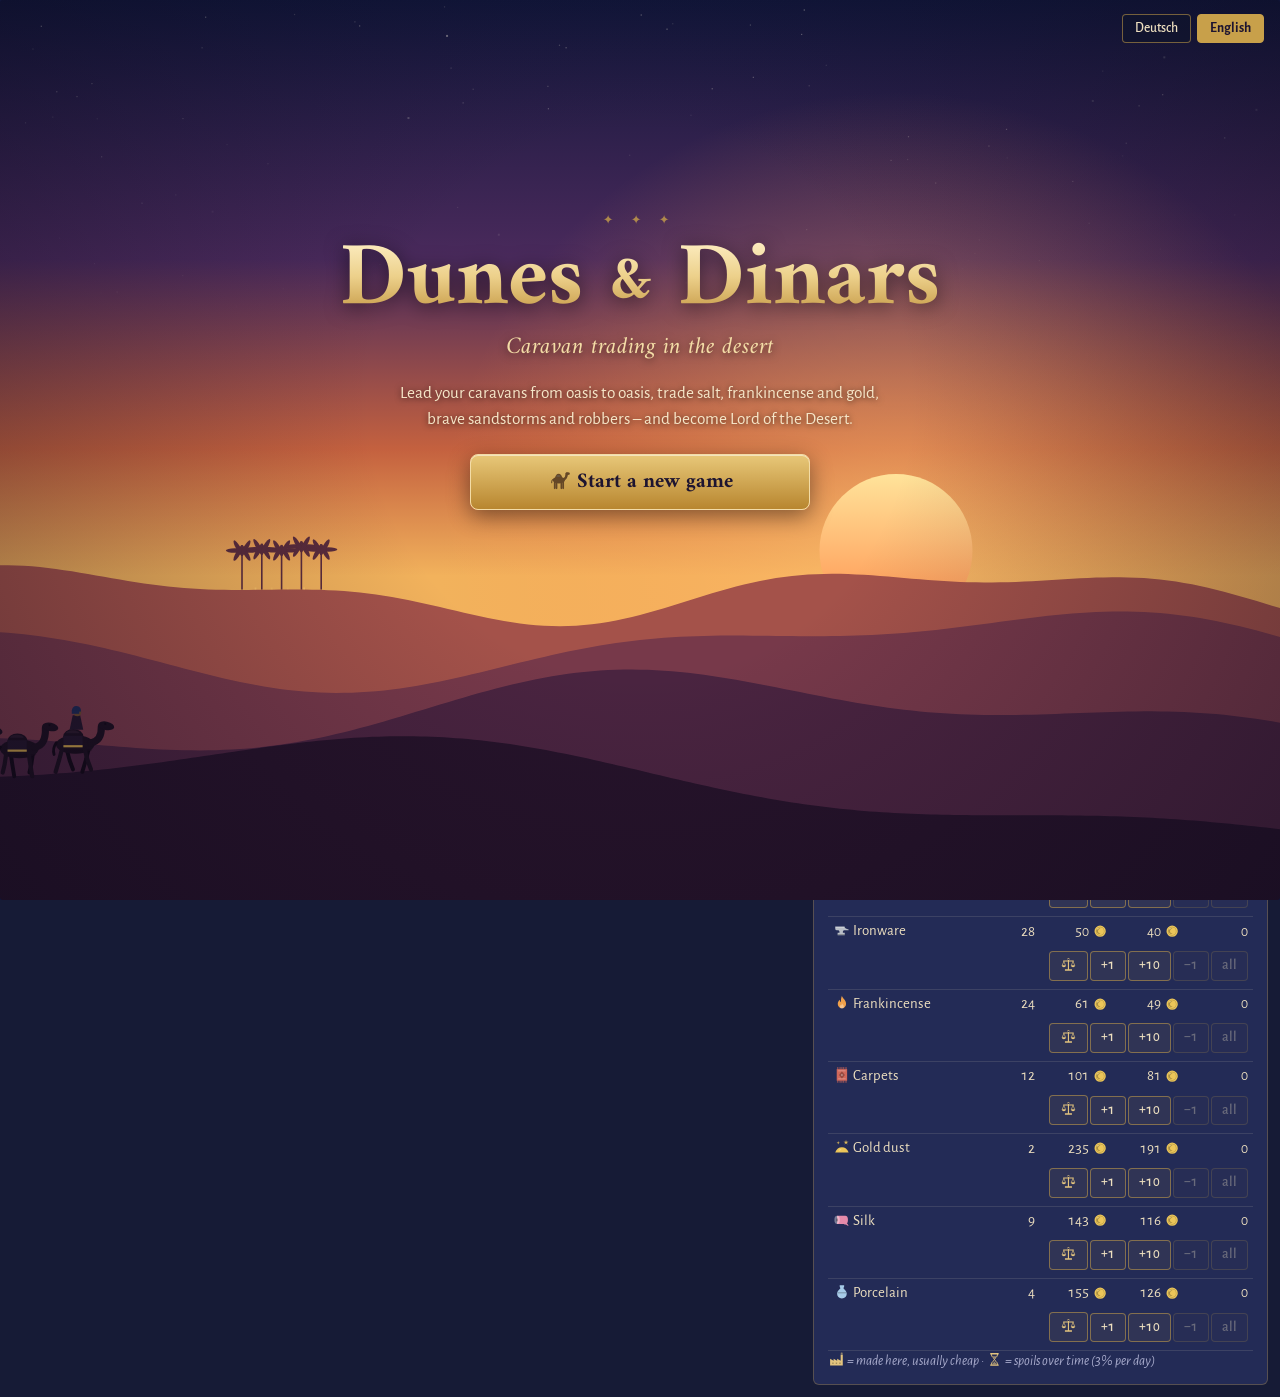
==== index.html @ a2520a43 "Add files via upload" ====
<!DOCTYPE html>
<html lang="de">
<head>
<meta charset="UTF-8">
<meta name="viewport" content="width=device-width, initial-scale=1">
<title>Dünen &amp; Dinare – Karawanenhandel in der Wüste</title>
<link rel="preconnect" href="https://fonts.googleapis.com">
<link rel="preconnect" href="https://fonts.gstatic.com" crossorigin>
<link rel="stylesheet" href="https://fonts.googleapis.com/css2?family=Alegreya+Sans:ital,wght@0,400;0,500;0,700;1,400&family=Amiri:ital,wght@0,400;0,700;1,700&display=swap">
<link rel="stylesheet" href="style.css">
<meta name="theme-color" content="#10142b">
</head>
<body>

<header>
  <h1>Dünen &amp; Dinare</h1>
  <div class="anzeige">
    <span class="kasten k-tag wert" id="anzeigeTag"></span>
    <span class="kasten k-uhr wert" id="anzeigeUhr"></span>
    <span class="kasten k-jahr" id="anzeigeJahreszeit"></span>
    <span class="kasten k-gold"><span class="wert" id="anzeigeGold"></span> 🪙</span>
    <span class="kasten k-rang" id="rangKasten">🏅 <span class="wert" id="anzeigeRang"></span></span>
    <span class="wert minus" id="anzeigeSchulden"></span>
  </div>
  <div class="knoepfe">
  <button id="btnStatistik">📊 Statistik</button>
  <button id="btnPause">⏸ Pause</button>
  <button data-tempo="0.5">0,5×</button>
  <button data-tempo="1">1×</button>
  <button data-tempo="1.5">1,5×</button>
  <button data-tempo="3">3×</button>
  <button data-tempo="5">5×</button>
  <button id="btnTon" title="Ton an/aus">🔊</button>
  <button id="btnMenue">☰ Menü</button>
  </div>
</header>

<div id="haupt">
  <div id="links">
    <div id="kartenRahmen">
      <canvas id="karte" width="1350" height="700"></canvas>
      <div class="zoomKnoepfe">
        <span id="zoomStufe"></span>
        <button id="btnZoomRein" title="Hineinzoomen" aria-label="Hineinzoomen">+</button>
        <button id="btnZoomRaus" title="Herauszoomen" aria-label="Herauszoomen">−</button>
        <button id="btnZoomGanz" title="Ganze Karte" aria-label="Ganze Karte zeigen">⤢</button>
      </div>
    </div>
    <button id="ticker" type="button"></button>
  </div>
  <div id="seite">
    <div id="panelTipp"></div>
    <nav id="reiter"></nav>
    <div class="box" id="panelOase"></div>
    <div class="box" id="panelKarawanen"></div>
    <div class="box" id="panelAuftraege"></div>
    <div class="box" id="panelZiele"></div>
    <div class="box" id="panelHaeuser"></div>
    <div class="box" id="logKasten"><h2 id="logTitel">Ereignisse</h2><div id="log"></div></div>
  </div>
</div>

<div id="startseite"><canvas id="startHimmel"></canvas><div class="start-inhalt" id="startInhalt"></div></div>
<div id="statistik"></div>
<div id="menue"></div>

<!-- Die Spiel-Logik, aufgeteilt nach Themen. Die Reihenfolge ist wichtig:
     spätere Dateien benutzen Dinge, die in früheren angelegt werden. -->
<script src="js/00-sprache.js"></script>
<script src="js/00-symbole.js"></script>
<script src="js/01-grunddaten.js"></script>
<script src="js/02-hilfsfunktionen.js"></script>
<script src="js/03-wirtschaft.js"></script>
<script src="js/04-spielstand.js"></script>
<script src="js/05-tageswechsel.js"></script>
<script src="js/06-zufallsereignisse.js"></script>
<script src="js/07-raeuber-auftraege.js"></script>
<script src="js/08-finanzen.js"></script>
<script src="js/09-lebendige-wueste.js"></script>
<script src="js/10-ziele-statistik.js"></script>
<script src="js/11-menue-einfuehrung.js"></script>
<script src="js/12-jahreszeiten-ton.js"></script>
<script src="js/13-kueste-diplomatie.js"></script>
<script src="js/14-bewegung.js"></script>
<script src="js/15-aktionen.js"></script>
<script src="js/16-gebaeude-routen.js"></script>
<script src="js/17-seitenleiste.js"></script>
<script src="js/18-karte.js"></script>
<script src="js/19-abenteuer.js"></script>
<script src="js/20-soeldner.js"></script>
<script src="js/21-steuerung.js"></script>
</body>
</html>
---- style.css ----
/* =====================================================================
   Aussehen: Indigo wie das Tuch der Tuareg, Messing wie ihre Beschläge.
   Alles aus Papier (Einführung, Menü, Statistik) ist Pergament.
   ===================================================================== */

:root {
  --nacht:     #161b36;   /* Seitenhintergrund */
  --tuch:      #232b56;   /* Kästen */
  --tuch-hell: #2c3566;   /* hervorgehobene Zeilen */
  --naht:      rgba(200,160,74,.32);   /* feine Messingrahmen */
  --messing:   #c8a04a;
  --messing-hell: #ecd08a;
  --sand:      #eee0c0;   /* Schrift auf Indigo */
  --gedaempft: #a7aacb;   /* Nebentext auf Indigo */
  --linie:     rgba(238,224,192,.12);
  --henna:     #ff9b84;   /* Warnungen auf Indigo (gut lesbar) */
  --gruen:     #a9d98f;
  --pergament: #f2e4c4;
  --tinte:     #2a2238;
  --akzent:    var(--messing);
  --schrift-titel: "Amiri", Georgia, serif;
  --schrift-text:  "Alegreya Sans", "Segoe UI", system-ui, sans-serif;
}

* { box-sizing: border-box; }

/* ---------- Eigene Symbole (statt Emojis) ---------- */
svg.sym { width: 1.2em; height: 1.2em; vertical-align: -0.24em; display: inline-block; color: var(--sym, #e3c47e); flex: none; }
.tipp svg.sym:not(.getoent), #menue svg.sym:not(.getoent), #statistik svg.sym:not(.getoent) { color: #8a6424; }
.tipp svg.getoent, #menue svg.getoent, #statistik svg.getoent { filter: brightness(.62) saturate(1.25); }
button.an svg.sym:not(.getoent) { color: #2a2238; }
button.an svg.getoent { filter: brightness(.5) saturate(1.4); }
body {
  margin: 0; background: var(--nacht); color: var(--sand);
  font-family: var(--schrift-text); font-size: 16px; line-height: 1.4;
  -webkit-font-smoothing: antialiased;
}
b, strong { font-weight: 700; color: #fff4dc; }

/* ---------- Kopfleiste ---------- */
header {
  position: relative;
  display: flex; flex-wrap: wrap; gap: 6px 18px; align-items: center;
  padding: 10px 16px 16px; background: #10142b;
}
/* Das Tuareg-Band: eine Reihe Messingdreiecke unter der Kopfleiste */
header::after {
  content: ''; position: absolute; left: 0; right: 0; bottom: 0; height: 7px;
  background:
    conic-gradient(from 135deg at 50% 0, var(--messing) 90deg, transparent 0) 0 0 / 14px 7px repeat-x;
  opacity: .8;
}
header h1 {
  font-family: var(--schrift-titel); font-weight: 700; font-size: 1.7rem; line-height: 1;
  margin: 0 6px 0 0; color: var(--messing-hell); letter-spacing: .01em;
}
header .anzeige { display: flex; flex-wrap: wrap; gap: 4px 16px; align-items: baseline; font-size: .95rem; }
header .anzeige > span { white-space: nowrap; }
/* Feste Kästchen: die Breite ändert sich nicht, wenn eine Zahl eine Stelle mehr bekommt */
header .kasten {
  display: inline-block; text-align: center; padding: 2px 8px;
  border: 1px solid var(--naht); border-radius: 5px; background: rgba(255,255,255,.04);
  font-variant-numeric: tabular-nums;
}
header .k-tag  { width: 6.4em; }
header .k-uhr  { width: 5.4em; }
header .k-jahr { width: 12.2em; }
header .k-gold { width: 7.6em; }
header .k-rang { min-width: 10em; }
/* Rang-Kästchen: Fortschritt bis zum nächsten Rang als Messing-Füllung im Hintergrund */
header .k-rang {
  --fortschritt: 0%;
  background: linear-gradient(to right, rgba(200,160,74,.38) 0 var(--fortschritt), rgba(255,255,255,.04) var(--fortschritt) 100%);
  transition: background .6s;
}
header .wert { font-weight: 700; color: #fff4dc; font-variant-numeric: tabular-nums; }
header .minus { color: var(--henna); }
header .knoepfe { display: flex; flex-wrap: wrap; gap: 6px; margin-left: auto; }

/* ---------- Aufteilung ---------- */
#haupt { display: flex; flex-wrap: wrap; gap: 12px; padding: 12px; align-items: flex-start; }
/* Linke Spalte: Karte und Ereignisse bleiben stehen, während rechts gescrollt wird */
#links {
  flex: 2 1 560px; min-width: 280px; position: sticky; top: 12px;
  max-height: calc(100vh - 24px); display: flex; flex-direction: column; gap: 10px;
}
#kartenRahmen { flex: none; position: relative; }
.zoomKnoepfe { position: absolute; right: 12px; bottom: 12px; display: flex; gap: 4px; align-items: center; }
.zoomKnoepfe button { width: 32px; height: 32px; padding: 0; font-size: 1.1rem; line-height: 1;
                      background: rgba(16,20,43,.82); border-color: var(--messing); }
#zoomStufe { color: var(--messing-hell); font-size: .85rem; font-weight: 700; margin-right: 4px;
             text-shadow: 0 1px 2px rgba(0,0,0,.8); }
#logKasten { display: flex; flex-direction: column; }
/* Eine Zeile unter der Karte: die neueste Meldung. Antippen öffnet den Ereignis-Reiter. */
#ticker {
  display: block; width: 100%; text-align: left; padding: 6px 10px; min-height: 2.2em;
  background: var(--tuch); border: 1px solid var(--naht); border-radius: 6px;
  white-space: nowrap; overflow: hidden; text-overflow: ellipsis; font-size: .92rem;
}
#ticker:empty { display: none; }

/* ---------- Reiter ---------- */
#reiter {
  display: flex; gap: 4px; position: sticky; top: 0; z-index: 5;
  padding: 5px; background: #10142b; border: 1px solid var(--naht); border-radius: 6px;
}
#reiter button {
  flex: 1 1 0; min-width: 0; position: relative; padding: 5px 2px 4px;
  display: flex; flex-direction: column; align-items: center; gap: 2px; line-height: 1;
}
#reiter .r-icon { font-size: 1.3rem; }
#reiter small { font-size: .72rem; max-width: 100%; overflow: hidden; text-overflow: ellipsis; white-space: nowrap; }
#reiter .punkt {
  position: absolute; top: 2px; right: 4px; min-width: 17px; padding: 2px 4px; border-radius: 9px;
  background: var(--henna); color: #161b36; font-size: .66rem; font-weight: 700;
}
.versteckt { display: none !important; }

/* Markt in schmaler Seitenleiste: Knöpfe in einer eigenen Zeile unter jeder Ware */
.markt-schmal { display: table !important; white-space: normal !important; width: 100%; }
.markt-schmal tr:not(.knopfzeile) td { border-bottom: none; }
.knopfzeile td { text-align: right !important; padding-bottom: 8px; }

#menue .untertitel { margin: 0 0 12px; font-style: italic; opacity: .75; }

.produktion { margin: 0 0 8px; font-size: .92rem; }
.prod-ware { display: inline-block; margin: 2px 2px 0 0; padding: 1px 8px; border-radius: 10px;
             background: rgba(169,217,143,.12); border: 1px solid rgba(169,217,143,.35); white-space: nowrap; }
tr.hergestellt > td:first-child { color: var(--gruen); }
.prod-marke { font-size: .85em; }
.waehrung { font-size: .8em; margin-left: 2px; }

/* Söldner-Angebote im Räuberlager-Fenster */
.truppe { display: flex; justify-content: space-between; align-items: center; gap: 10px;
          padding: 9px 0; border-bottom: 1px solid rgba(42,34,56,.14); }
.truppe.gesperrt { opacity: .55; }
.truppe > div:last-child { white-space: nowrap; }

/* Schieber für eine frei gewählte Menge */
.schieberzeile td { background: var(--tuch-hell); border-radius: 6px; padding: 8px 10px !important; }
.schieber { display: flex; align-items: center; gap: 6px; }
/* Der Regler: links von der Null rot (verkaufen), rechts grün (kaufen), dazwischen ein Strich */
.schieber input[type=range] {
  flex: 1; min-width: 0; height: 30px; margin: 0; background: transparent;
  -webkit-appearance: none; appearance: none; cursor: pointer;
  --spur: linear-gradient(to right,
            rgba(255,155,132,.6) 0 calc(var(--null) - 1.5px), #10142b calc(var(--null) - 1.5px) calc(var(--null) + 1.5px),
            rgba(169,217,143,.6) calc(var(--null) + 1.5px) 100%);
}
.schieber input[type=range]::-webkit-slider-runnable-track { height: 8px; border-radius: 4px; background: var(--spur); }
.schieber input[type=range]::-moz-range-track { height: 8px; border-radius: 4px; background: var(--spur); }
.schieber input[type=range]::-webkit-slider-thumb {
  -webkit-appearance: none; width: 24px; height: 24px; margin-top: -8px; border-radius: 50%;
  background: var(--messing-hell); border: 2px solid #10142b; box-shadow: 0 1px 3px rgba(0,0,0,.5);
}
.schieber input[type=range]::-moz-range-thumb {
  width: 22px; height: 22px; border-radius: 50%; background: var(--messing-hell); border: 2px solid #10142b;
}
.s-verk { color: var(--henna) !important; }
.s-kauf { color: var(--gruen) !important; }
.schieber button { padding: 2px 9px; font-size: 1.1rem; line-height: 1.2; }
.s-grenze { font-size: .8rem; color: var(--gedaempft); min-width: 2.4em; text-align: center; font-variant-numeric: tabular-nums; }
.schieber-fuss { display: flex; flex-wrap: wrap; justify-content: space-between; align-items: center; gap: 6px; margin-top: 6px; font-size: .92rem; }
.schieber-fuss > span:last-child { white-space: nowrap; margin-left: auto; }

/* ---------- Reiter innerhalb der Oase ---------- */
.oasen-kopf { display: flex; align-items: center; justify-content: space-between; gap: 8px; }
.oasen-kopf h2 { margin-bottom: 4px !important; }
.wasser-pille { font-size: .85rem; font-weight: 700; padding: 2px 8px; border-radius: 10px;
                background: rgba(255,255,255,.06); border: 1px solid var(--naht); white-space: nowrap; }
.oasen-reiter { display: flex; flex-wrap: wrap; gap: 5px; margin: 10px 0 10px; padding-bottom: 10px;
                border-bottom: 1px solid var(--linie); }
.oasen-reiter button { padding: 5px 10px; border-radius: 16px; font-size: .9rem; }
.oasen-reiter .zahl { display: inline-block; min-width: 18px; padding: 1px 5px; margin-left: 2px; border-radius: 9px;
                      background: var(--henna); color: #161b36; font-size: .72rem; font-weight: 700; text-align: center; }
.oasen-inhalt h3 { font-size: 1rem; margin: 0 0 6px; color: var(--messing-hell); }
@media (max-width: 600px) {
  .oasen-reiter { gap: 4px; }
  .oasen-reiter button { padding: 5px 8px; font-size: .82rem; }
}
#kartenRahmen { padding: 5px; background: #10142b; border: 1px solid var(--messing); border-radius: 6px; }
#logKasten h2 { font-size: 1.15rem; margin-bottom: 4px; }
canvas { width: 100%; height: auto; display: block; border-radius: 3px; touch-action: manipulation; cursor: pointer; }
#seite { flex: 1 1 340px; display: flex; flex-direction: column; gap: 10px; min-width: 280px; }

/* ---------- Kästen in der Seitenleiste ---------- */
.box { background: var(--tuch); border: 1px solid var(--naht); border-radius: 6px; padding: 12px 14px; }
#panelOase { border-top: 3px solid var(--messing); }   /* der wichtigste Kasten */
.box h2, #panelOase h2 {
  font-family: var(--schrift-titel); font-weight: 700; font-size: 1.35rem; line-height: 1.15;
  margin: 0 0 8px; color: var(--messing-hell);
}
.info { font-size: .95rem; margin-bottom: 5px; }
.hinweis { font-size: .88rem; font-style: italic; color: var(--gedaempft); }
.warnung { color: var(--henna); font-weight: 700; font-size: .93rem; }

table { width: 100%; border-collapse: collapse; font-size: .93rem; margin-top: 6px; font-variant-numeric: tabular-nums; }
th { font-weight: 500; color: var(--gedaempft); font-size: .82rem; }
th, td { padding: 4px 5px; text-align: right; border-bottom: 1px solid var(--linie); }
th:first-child, td:first-child { text-align: left; white-space: nowrap; }
tbody tr:hover td, table tr:hover td { background: rgba(255,255,255,.025); }

/* ---------- Knöpfe ---------- */
button {
  font: inherit; font-size: .88rem; font-weight: 500; cursor: pointer;
  color: var(--sand); background: rgba(200,160,74,.08);
  border: 1px solid rgba(200,160,74,.55); border-radius: 4px; padding: 4px 10px;
  transition: background .12s, border-color .12s;
}
button:hover:not(:disabled) { background: rgba(200,160,74,.22); border-color: var(--messing); }
button:active:not(:disabled) { transform: translateY(1px); }
button:disabled { opacity: .35; cursor: default; }
button.an { background: var(--messing); border-color: var(--messing); color: #161b36; font-weight: 700; }
button.gemerkt { border-color: var(--messing); color: var(--messing-hell); box-shadow: inset 0 0 0 1px var(--messing); }
button.an:hover:not(:disabled) { background: var(--messing-hell); border-color: var(--messing-hell); color: #161b36; }
button:focus-visible, summary:focus-visible { outline: 2px solid var(--messing-hell); outline-offset: 2px; }
header button { background: transparent; }

.karawanenZeile { display: block; width: 100%; text-align: left; margin-bottom: 5px; padding: 6px 10px; }

.bar { height: 7px; background: rgba(255,255,255,.08); border-radius: 4px; overflow: hidden; margin-bottom: 6px; }
.bar > div { height: 100%; border-radius: 4px; }

/* ---------- Aufklappbare Bereiche ---------- */
details { border-top: 1px solid var(--linie); padding: 5px 0; }
summary {
  cursor: pointer; font-weight: 700; padding: 5px 0; list-style: none;
  display: flex; align-items: center; gap: 6px; color: #fff4dc;
}
summary::-webkit-details-marker { display: none; }
summary::before {
  content: ''; width: 0; height: 0; flex: none;
  border-left: 6px solid var(--messing); border-top: 4.5px solid transparent; border-bottom: 4.5px solid transparent;
  transition: transform .15s;
}
details[open] > summary::before { transform: rotate(90deg); }

.station { border: 1px solid var(--linie); border-radius: 5px; padding: 6px 8px; margin: 5px 0; font-size: .9rem; }
.station.aktuell { border-color: var(--messing); background: rgba(200,160,74,.08); }
.station button { margin: 2px 0; }
.st-kopf { display: flex; align-items: center; justify-content: space-between; gap: 6px; margin-bottom: 4px; }
.st-zeile { display: flex; flex-wrap: wrap; align-items: center; gap: 5px; margin: 3px 0; }
.st-unter { padding-left: 12px; }
.st-titel { font-weight: 700; color: var(--messing-hell); min-width: 5.5em; }
.station select { background: var(--tuch-hell); color: var(--sand); border: 1px solid var(--naht); border-radius: 4px;
                  padding: 4px 6px; font: inherit; font-size: .88rem; max-width: 100%; }
.station select:focus { outline: 2px solid var(--messing); outline-offset: 1px; }

.punkt { display: inline-block; width: 10px; height: 10px; border-radius: 50%; margin-right: 6px; vertical-align: middle; }

/* ---------- Ereignisse ---------- */
#log { font-size: .9rem; }
#log div { padding: 3px 0; border-bottom: 1px solid var(--linie); }
#log .schlecht, #ticker .schlecht { color: var(--henna); }
#log .gut, #ticker .gut { color: var(--gruen); }

/* ---------- Pergament: Einführung, Menü, Statistik ---------- */
.tipp, #menue .fenster, #statistik .fenster {
  background: var(--pergament); color: var(--tinte);
  background-image: radial-gradient(ellipse at 50% 40%, rgba(255,255,255,.35), transparent 70%);
  box-shadow: inset 0 0 40px rgba(140,100,40,.18);
}
.tipp b, #menue b, #statistik b { color: inherit; }
.tipp .hinweis, #menue .hinweis, #statistik .hinweis { color: #6b5a48; }
.tipp button, #menue button, #statistik button { color: var(--tinte); background: transparent; border-color: rgba(42,34,56,.45); }
.tipp button:hover:not(:disabled), #menue button:hover:not(:disabled), #statistik button:hover:not(:disabled) { background: rgba(40,52,99,.1); border-color: #283463; }
.tipp button.an, #menue button.an, #menue button.gross { background: #283463; border-color: #283463; color: var(--sand); }
#menue summary, #statistik summary, .tipp summary { color: var(--tinte); }
#menue summary::before, #statistik summary::before { border-left-color: #8a6a2a; }
#menue th, #statistik th { color: #6b5a48; }
#menue th, #menue td, #statistik th, #statistik td { border-bottom-color: rgba(42,34,56,.14); }

.tipp { border: 1px solid var(--messing); border-radius: 6px; padding: 12px 14px; font-size: .95rem; }
.tipp-kopf { font-family: var(--schrift-titel); font-weight: 700; font-size: 1.15rem; margin-bottom: 4px; color: #6e4d16; }
#panelTipp:empty { display: none; }

#menue { position: fixed; inset: 0; background: rgba(12,14,30,.8); display: none; z-index: 20; overflow-y: auto; padding: 24px 16px; }
#menue.offen { display: block; }
#menue .fenster { max-width: 580px; margin: 0 auto; border-radius: 6px; padding: 22px 24px; border: 1px solid var(--messing); }
#menue h2 { font-family: var(--schrift-titel); font-size: 2.1rem; line-height: 1.1; margin: 0 0 4px; color: #3a2a12; }
.sprachwahl { display: flex; justify-content: flex-end; gap: 6px; margin: -6px 0 6px; }
.sprachwahl button { font-size: .85rem; padding: 3px 12px; }
#menue h3 { font-family: var(--schrift-titel); font-size: 1.25rem; margin: 18px 0 6px; color: #3a2a12; }
.slot { border: 1px solid rgba(42,34,56,.2); border-radius: 5px; padding: 8px 10px; margin: 5px 0; font-size: .95rem; }
.slot.aktuell { border-color: #283463; background: rgba(40,52,99,.06); }
button.gross { display: block; width: 100%; font-family: var(--schrift-titel); font-size: 1.2rem; font-weight: 700; padding: 9px; margin: 8px 0; }
#menue button.gross:hover:not(:disabled) { background: #33407a; }
.tipp button.an:hover:not(:disabled), #menue button.an:hover:not(:disabled) { background: #33407a; color: var(--sand); }

#statistik { position: fixed; inset: 0; background: rgba(12,14,30,.7); display: none; z-index: 10; overflow-y: auto; padding: 24px 16px; }
#statistik.offen { display: block; }
#statistik .fenster { max-width: 780px; margin: 0 auto; border-radius: 6px; padding: 18px 22px; border: 1px solid var(--messing); }
#statistik h2 { font-family: var(--schrift-titel); font-size: 1.7rem; color: #3a2a12; }
#statistik h3 { font-family: var(--schrift-titel); font-size: 1.2rem; margin: 18px 0 4px; color: #3a2a12; }
.diagramm { position: relative; }
.legende { display: flex; flex-wrap: wrap; gap: 4px 14px; font-size: .9rem; margin: 4px 0; }
.tooltip { position: absolute; display: none; pointer-events: none; background: #fffaf0; color: var(--tinte); border: 1px solid #d8c8a8;
           border-radius: 5px; padding: 6px 8px; font-size: .85rem; box-shadow: 0 2px 8px rgba(0,0,0,.15); white-space: nowrap; }

/* ---------- Handy ---------- */
@media (max-width: 600px) {
  header { padding: 8px 10px 14px; gap: 6px 12px; }
  header h1 { font-size: 1.35rem; }
  header .knoepfe { margin-left: 0; }
  #haupt { padding: 8px; gap: 8px; }
  /* Auf dem Handy: Karte oben, Seitenleiste in der Mitte, Ereignisse ganz unten */
  #links { display: contents; }
  #kartenRahmen, #ticker, #seite { flex: 1 1 100%; }
  /* Kopfleiste kompakt: Titel weg, Knöpfe nur als Symbol, alles in einer Zeile */
  header h1 { display: none; }
  header .anzeige { gap: 4px; font-size: .84rem; }
  header .kasten { padding: 2px 4px; }
  header .k-tag { width: 5.6em; } header .k-uhr { width: 4.9em; } header .k-gold { width: 6.9em; }
  header .k-jahr { width: auto; min-width: 9em; } header .k-rang { min-width: 0; }
  header .knoepfe { width: 100%; gap: 4px; flex-wrap: nowrap; }
  header .knoepfe button { flex: 1 1 auto; padding: 5px 4px; }
  header .txt { display: none; }
  #reiter { gap: 3px; padding: 4px; }
  #reiter button { flex: 1 1 auto; padding: 4px 2px 3px; }
  #reiter .r-icon { font-size: 1.15rem; }
  #reiter small { font-size: .64rem; }
  #kartenRahmen { padding: 3px; }
  .zoomKnoepfe { right: 8px; bottom: 8px; }
  .zoomKnoepfe button { width: 28px; height: 28px; font-size: 1rem; }
  .box { padding: 10px 12px; }
  .box table, #statistik table { display: block; overflow-x: auto; white-space: nowrap; }
  td button, .station button { padding: 5px 9px; }
  #statistik, #menue { padding: 8px; }
  #menue .fenster { padding: 16px; }
}

@media (prefers-reduced-motion: reduce) {
  * { transition: none !important; }
}

/* ---------- Startseite ---------- */
#startseite { position: fixed; inset: 0; z-index: 40; display: none; background: #11163a; overflow: hidden; }
#startseite.offen { display: block; }
#startHimmel { position: absolute; inset: 0; width: 100%; height: 100%; display: block; }
.start-inhalt { position: relative; height: 100%; display: flex; flex-direction: column; padding: 14px 16px; overflow-y: auto; }
.start-sprache { display: flex; justify-content: flex-end; gap: 6px; }
.start-sprache button { background: rgba(16,20,43,.55); font-size: .85rem; padding: 4px 12px; }
.start-sprache button.an, .start-sprache button.an:hover { background: var(--messing); border-color: var(--messing); color: #1d1430; }
.start-mitte { margin: auto; max-width: 640px; text-align: center; padding: 3vh 0 26vh; animation: startEin 1.6s ease-out both; }
@keyframes startEin { from { opacity: 0; transform: translateY(12px); } to { opacity: 1; transform: none; } }
.start-zier { color: var(--messing); letter-spacing: .6em; font-size: .8rem; opacity: .8; margin-bottom: 6px; }
.start-titel {
  font-family: var(--schrift-titel); font-weight: 700; margin: 0; line-height: 1.02;
  font-size: clamp(2.7rem, 10vw, 5.6rem);
  background: linear-gradient(180deg, #fff1c9 0%, #ecd08a 45%, #b8862f 100%);
  -webkit-background-clip: text; background-clip: text; color: transparent;
  filter: drop-shadow(0 3px 10px rgba(0,0,0,.55));
}
.start-titel span { font-size: .7em; vertical-align: .08em; }
.start-unter { font-family: var(--schrift-titel); font-style: italic; color: #f3dca6; font-size: clamp(1.05rem, 3.6vw, 1.5rem); margin-top: 4px;
               text-shadow: 0 2px 8px rgba(0,0,0,.6); }
.start-text { color: #f5e6c8; max-width: 30em; margin: 16px auto 22px; line-height: 1.5; text-shadow: 0 1px 6px rgba(0,0,0,.75); font-size: clamp(.95rem, 2.8vw, 1.08rem); }
.start-knoepfe { display: flex; flex-direction: column; align-items: center; gap: 10px; }
.start-haupt {
  min-width: min(340px, 90vw); padding: 12px 22px; font-family: var(--schrift-titel); font-size: 1.3rem; font-weight: 700;
  background: linear-gradient(180deg, #e8c879, #b8862f); color: #1d1430; border: 1px solid #f3dca6; border-radius: 8px;
  box-shadow: 0 6px 22px rgba(0,0,0,.45), inset 0 1px 0 rgba(255,255,255,.5);
}
.start-haupt:hover:not(:disabled) { background: linear-gradient(180deg, #f3d792, #c99637); color: #1d1430; }
.start-haupt small { display: block; font-family: var(--schrift-text); font-size: .78rem; font-weight: 500; opacity: .85; margin-top: 2px; }
.start-haupt svg.sym { color: #1d1430; }
.start-haupt svg.getoent { filter: brightness(.45) saturate(1.3); }
.start-neben { background: rgba(16,20,43,.6); border-color: var(--messing); color: var(--messing-hell); padding: 8px 18px; }
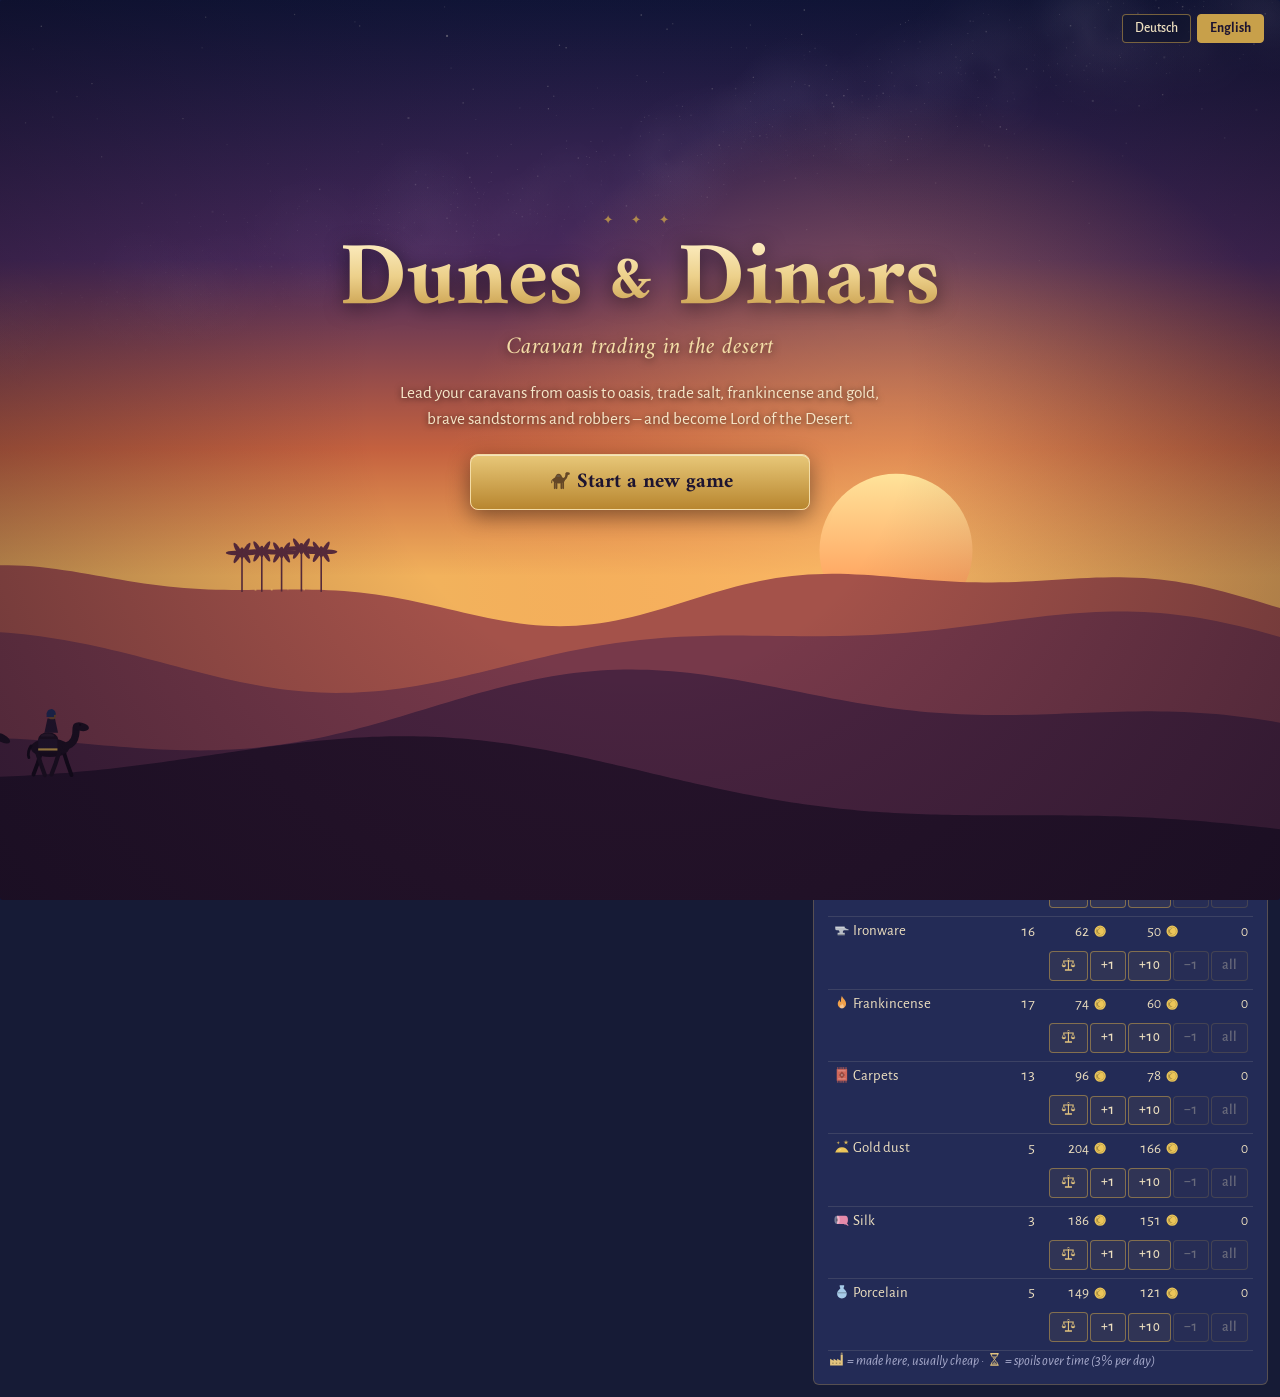
==== commit c0d6b664: "Add files via upload" ====
--- a/index.html
+++ b/index.html
@@ -88,6 +88,7 @@
 <script src="js/18-karte.js"></script>
 <script src="js/19-abenteuer.js"></script>
 <script src="js/20-soeldner.js"></script>
-<script src="js/21-steuerung.js"></script>
+<script src="js/22-pluenderer.js"></script>
+<script src="js/21-steuerung.js"></script>   <!-- startet das Spiel, darum als Letztes -->
 </body>
 </html>
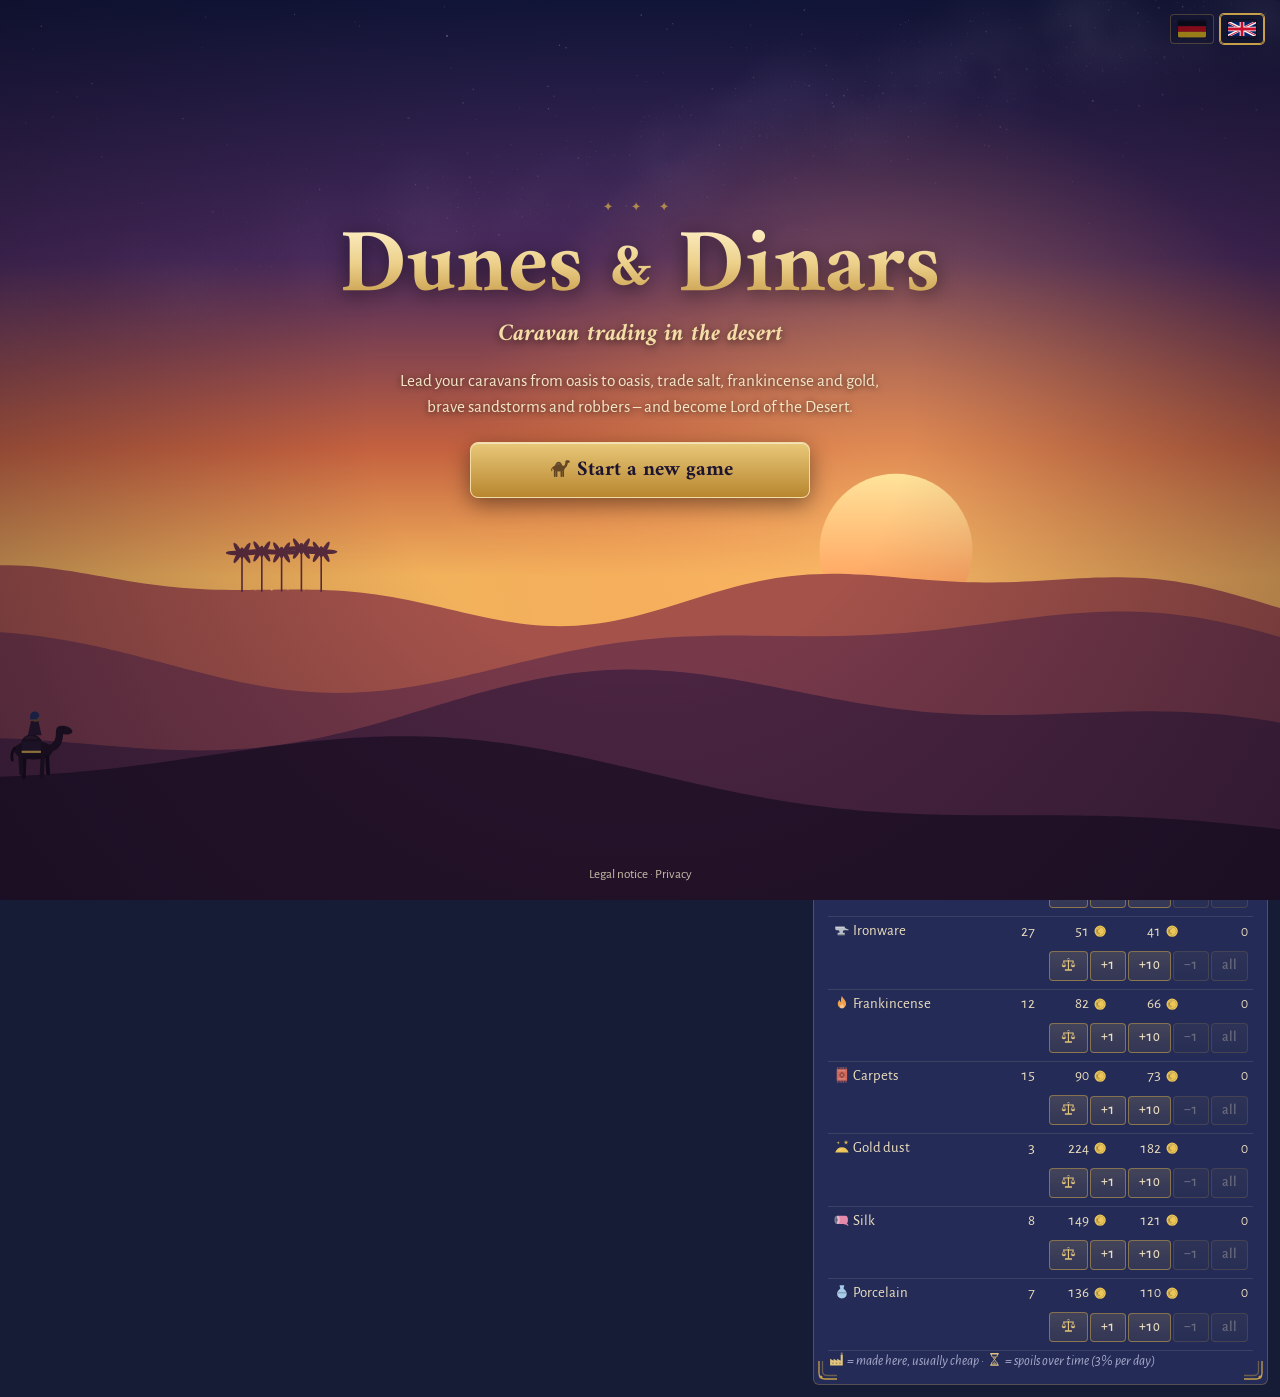
==== commit 820ae038: "Add files via upload" ====
--- a/index.html
+++ b/index.html
@@ -4,9 +4,7 @@
 <meta charset="UTF-8">
 <meta name="viewport" content="width=device-width, initial-scale=1">
 <title>Dünen &amp; Dinare – Karawanenhandel in der Wüste</title>
-<link rel="preconnect" href="https://fonts.googleapis.com">
-<link rel="preconnect" href="https://fonts.gstatic.com" crossorigin>
-<link rel="stylesheet" href="https://fonts.googleapis.com/css2?family=Alegreya+Sans:ital,wght@0,400;0,500;0,700;1,400&family=Amiri:ital,wght@0,400;0,700;1,700&display=swap">
+<!-- Schriften liegen im Ordner fonts/ (siehe style.css) – keine Verbindung zu Google -->
 <link rel="stylesheet" href="style.css">
 <meta name="theme-color" content="#10142b">
 </head>
@@ -30,6 +28,8 @@
   <button data-tempo="1.5">1,5×</button>
   <button data-tempo="3">3×</button>
   <button data-tempo="5">5×</button>
+  <button id="btnSprache" class="flaggen-knopf"></button>
+  <button id="btnMusik" title="Musik an/aus">🎵</button>
   <button id="btnTon" title="Ton an/aus">🔊</button>
   <button id="btnMenue">☰ Menü</button>
   </div>
@@ -89,6 +89,10 @@
 <script src="js/19-abenteuer.js"></script>
 <script src="js/20-soeldner.js"></script>
 <script src="js/22-pluenderer.js"></script>
+<script src="js/23-errungenschaften.js"></script>
+<script src="js/24-sieg.js"></script>
+<script src="js/25-musik.js"></script>
+<script src="js/26-effekte.js"></script>
 <script src="js/21-steuerung.js"></script>   <!-- startet das Spiel, darum als Letztes -->
 </body>
 </html>
--- a/style.css
+++ b/style.css
@@ -1,3 +1,12 @@
+/* Schriften – lokal eingebunden (Lizenz: SIL Open Font License, siehe fonts/OFL-*.txt) */
+@font-face { font-family: 'Alegreya Sans'; font-style: normal; font-weight: 400; font-display: swap; src: url('fonts/AlegreyaSans-Regular.woff') format('woff'); }
+@font-face { font-family: 'Alegreya Sans'; font-style: italic; font-weight: 400; font-display: swap; src: url('fonts/AlegreyaSans-Italic.woff') format('woff'); }
+@font-face { font-family: 'Alegreya Sans'; font-style: normal; font-weight: 500; font-display: swap; src: url('fonts/AlegreyaSans-Medium.woff') format('woff'); }
+@font-face { font-family: 'Alegreya Sans'; font-style: normal; font-weight: 700; font-display: swap; src: url('fonts/AlegreyaSans-Bold.woff') format('woff'); }
+@font-face { font-family: 'Amiri'; font-style: normal; font-weight: 400; font-display: swap; src: url('fonts/Amiri-Regular.woff') format('woff'); }
+@font-face { font-family: 'Amiri'; font-style: normal; font-weight: 700; font-display: swap; src: url('fonts/Amiri-Bold.woff') format('woff'); }
+@font-face { font-family: 'Amiri'; font-style: italic; font-weight: 700; font-display: swap; src: url('fonts/Amiri-BoldItalic.woff') format('woff'); }
+
 /* =====================================================================
    Aussehen: Indigo wie das Tuch der Tuareg, Messing wie ihre Beschläge.
    Alles aus Papier (Einführung, Menü, Statistik) ist Pergament.
@@ -366,3 +375,84 @@
 .start-haupt svg.sym { color: #1d1430; }
 .start-haupt svg.getoent { filter: brightness(.45) saturate(1.3); }
 .start-neben { background: rgba(16,20,43,.6); border-color: var(--messing); color: var(--messing-hell); padding: 8px 18px; }
+
+/* Impressum/Datenschutz-Links */
+.start-rechtliches { text-align: center; font-size: .82rem; padding: 6px 0 2px; color: rgba(245,230,200,.7); }
+.start-rechtliches a { color: rgba(245,230,200,.8); text-decoration: none; }
+.start-rechtliches a:hover { color: var(--messing-hell); text-decoration: underline; }
+.menue-rechtliches { text-align: center; font-size: .85rem; margin-top: 10px; }
+.menue-rechtliches a { color: #6b5a48; }
+.alle-staende { margin: 8px 0 2px; }
+.alle-staende button { margin: 2px 4px 2px 0; }
+
+/* Flaggen-Knöpfe für die Sprache */
+.flagge { display: block; width: 28px; height: 18px; border-radius: 2px; box-shadow: 0 0 0 1px rgba(0,0,0,.35); }
+button.flaggen-knopf { padding: 5px 7px; line-height: 0; opacity: .55; }
+button.flaggen-knopf.an, button.flaggen-knopf:hover { opacity: 1; }
+#btnSprache { opacity: 1; padding: 6px 8px; }
+#btnSprache .flagge { width: 24px; height: 15px; }
+.start-sprache button.flaggen-knopf.an { background: rgba(16,20,43,.55); border-color: var(--messing); box-shadow: 0 0 0 1px var(--messing); }
+.sprachwahl button.flaggen-knopf.an { background: rgba(40,52,99,.12); border-color: #283463; }
+
+#btnMusik.aus { opacity: .45; }
+
+.einstellung { display: flex; align-items: center; gap: 10px; margin: 6px 0; }
+.einstellung label { min-width: 8.5em; }
+.einstellung input[type=range] { flex: 1; accent-color: #b0872d; }
+.einstellung button { min-width: 3.5em; }
+
+/* ===================== Verschönerungen (Oberfläche) ===================== */
+/* Messing-Eckverzierungen an den Kästen der Seitenleiste */
+.box { background: url("data:image/svg+xml;utf8,%3Csvg xmlns='http://www.w3.org/2000/svg' width='22' height='22'%3E%3Cg transform='rotate(0 11 11)' fill='none' stroke='%23c8a04a' stroke-width='1.3'%3E%3Cpath d='M2 20V8Q2 2 8 2H20'/%3E%3Cpath d='M5.5 20V10Q5.5 5.5 10 5.5H20' stroke-opacity='.45'/%3E%3C/g%3E%3Ccircle cx='4' cy='4' r='1.6' fill='%23c8a04a'/%3E%3C/svg%3E") left 3px top 3px no-repeat, url("data:image/svg+xml;utf8,%3Csvg xmlns='http://www.w3.org/2000/svg' width='22' height='22'%3E%3Cg transform='rotate(90 11 11)' fill='none' stroke='%23c8a04a' stroke-width='1.3'%3E%3Cpath d='M2 20V8Q2 2 8 2H20'/%3E%3Cpath d='M5.5 20V10Q5.5 5.5 10 5.5H20' stroke-opacity='.45'/%3E%3C/g%3E%3Ccircle cx='18' cy='4' r='1.6' fill='%23c8a04a'/%3E%3C/svg%3E") right 3px top 3px no-repeat, url("data:image/svg+xml;utf8,%3Csvg xmlns='http://www.w3.org/2000/svg' width='22' height='22'%3E%3Cg transform='rotate(270 11 11)' fill='none' stroke='%23c8a04a' stroke-width='1.3'%3E%3Cpath d='M2 20V8Q2 2 8 2H20'/%3E%3Cpath d='M5.5 20V10Q5.5 5.5 10 5.5H20' stroke-opacity='.45'/%3E%3C/g%3E%3Ccircle cx='4' cy='18' r='1.6' fill='%23c8a04a'/%3E%3C/svg%3E") left 3px bottom 3px no-repeat, url("data:image/svg+xml;utf8,%3Csvg xmlns='http://www.w3.org/2000/svg' width='22' height='22'%3E%3Cg transform='rotate(180 11 11)' fill='none' stroke='%23c8a04a' stroke-width='1.3'%3E%3Cpath d='M2 20V8Q2 2 8 2H20'/%3E%3Cpath d='M5.5 20V10Q5.5 5.5 10 5.5H20' stroke-opacity='.45'/%3E%3C/g%3E%3Ccircle cx='18' cy='18' r='1.6' fill='%23c8a04a'/%3E%3C/svg%3E") right 3px bottom 3px no-repeat, var(--tuch); }
+/* Knöpfe mit leichtem Messing-Schimmer */
+button { background-image: linear-gradient(180deg, rgba(236,208,138,.10), rgba(200,160,74,.02)); }
+button.an { background-image: linear-gradient(180deg, #f0d593, #c8a04a 60%, #b48a36); box-shadow: inset 0 1px 0 rgba(255,255,255,.35), 0 1px 3px rgba(0,0,0,.35); }
+#reiter button.an { box-shadow: 0 0 0 1px var(--messing-hell), 0 0 14px rgba(236,208,138,.35); }
+header h1 { background: linear-gradient(180deg, #fff1c9 0%, #ecd08a 45%, #b8862f 100%); -webkit-background-clip: text; background-clip: text; color: transparent; }
+/* Pergament-Fenster: feine doppelte Zierlinie innen */
+#menue .fenster, #statistik .fenster { outline: 1px solid rgba(140,100,40,.45); outline-offset: -8px; }
+.erfolge-knopf { width: 100%; margin: 4px 0 2px; font-weight: 700; }
+
+/* Einblendung „Errungenschaft freigeschaltet“ */
+#erfolgToast {
+  position: fixed; left: 50%; top: 14px; z-index: 90; display: flex; gap: 12px; align-items: center;
+  min-width: min(92vw, 340px); max-width: 92vw; padding: 10px 16px 10px 12px;
+  background: linear-gradient(180deg, #232a52, #141936); color: var(--sand);
+  border: 1px solid var(--messing); border-radius: 10px; box-shadow: 0 8px 28px rgba(0,0,0,.5), 0 0 22px rgba(236,208,138,.25);
+  transform: translate(-50%, -140%); transition: transform .45s cubic-bezier(.2,1.3,.4,1); pointer-events: none;
+}
+#erfolgToast.zeigen { transform: translate(-50%, 0); }
+.toast-icon { width: 46px; height: 46px; border-radius: 50%; display: grid; place-items: center; font-size: 1.6rem;
+  background: radial-gradient(circle at 35% 30%, #fff1c9, #c8a04a 65%, #8a6422); color: #2a1a0c; flex: none; }
+.toast-icon svg.sym { width: 28px; height: 28px; }
+.toast-klein { font-size: .75rem; letter-spacing: .06em; text-transform: uppercase; color: var(--messing-hell); }
+.toast-name { font-family: var(--schrift-titel); font-weight: 700; font-size: 1.2rem; line-height: 1.1; color: #fff3d6; }
+.toast-text { font-size: .85rem; opacity: .85; }
+
+/* Übersicht der Errungenschaften */
+.balken-erfolge { height: 9px; background: rgba(42,34,56,.12); border-radius: 5px; overflow: hidden; margin: 4px 0 12px; }
+.balken-erfolge div { height: 100%; background: linear-gradient(90deg, #c8a04a, #ecd08a); }
+.erfolge-liste { display: grid; grid-template-columns: repeat(auto-fill, minmax(230px, 1fr)); gap: 8px; }
+.erfolg { display: flex; gap: 10px; align-items: flex-start; padding: 8px 10px; border: 1px solid rgba(42,34,56,.18); border-radius: 8px; opacity: .55; filter: grayscale(1); }
+.erfolg.erreicht { opacity: 1; filter: none; border-color: rgba(176,135,45,.7); background: rgba(236,208,138,.18); }
+.erfolg-icon { width: 38px; height: 38px; flex: none; border-radius: 50%; display: grid; place-items: center; font-size: 1.3rem;
+  background: radial-gradient(circle at 35% 30%, #fff1c9, #c8a04a 65%, #8a6422); color: #2a1a0c; }
+.erfolg-icon svg.sym { width: 22px; height: 22px; }
+.erfolg-datum { font-size: .78rem; color: #4f6b2e; margin-top: 2px; }
+
+/* Spielziel und Siegfenster */
+.sieg-box { border: 1px solid var(--messing); border-radius: 8px; padding: 8px 10px; margin-bottom: 10px; background: rgba(200,160,74,.08); }
+.sieg-teil { display: flex; justify-content: space-between; font-size: .88rem; margin-top: 6px; }
+.sieg-fenster { text-align: center; }
+.sieg-fenster table { max-width: 380px; margin-left: auto; margin-right: auto; }
+.sieg-krone { font-size: 3rem; line-height: 1; margin-top: 4px; }
+.sieg-krone svg.sym { width: 64px; height: 64px; color: #b48a36; }
+.sieg-fenster.gewonnen .sieg-krone { animation: kronePuls 1.6s ease-in-out infinite; }
+@keyframes kronePuls { 50% { transform: scale(1.12); filter: drop-shadow(0 0 10px rgba(236,208,138,.9)); } }
+.sieg-knoepfe { display: flex; flex-direction: column; gap: 8px; align-items: center; margin-top: 14px; }
+
+/* Goldene Funken (Errungenschaft, Sieg) */
+.funke-gold { position: fixed; z-index: 95; width: 7px; height: 7px; pointer-events: none; border-radius: 50%;
+  background: radial-gradient(circle, #fff6d6, #ecd08a 45%, rgba(200,160,74,0) 70%);
+  animation: funkeFallen linear forwards; }
+@keyframes funkeFallen { from { transform: translate(0,0) scale(1.3); opacity: 1; } to { transform: translate(var(--dx), var(--dy)) scale(.4); opacity: 0; } }
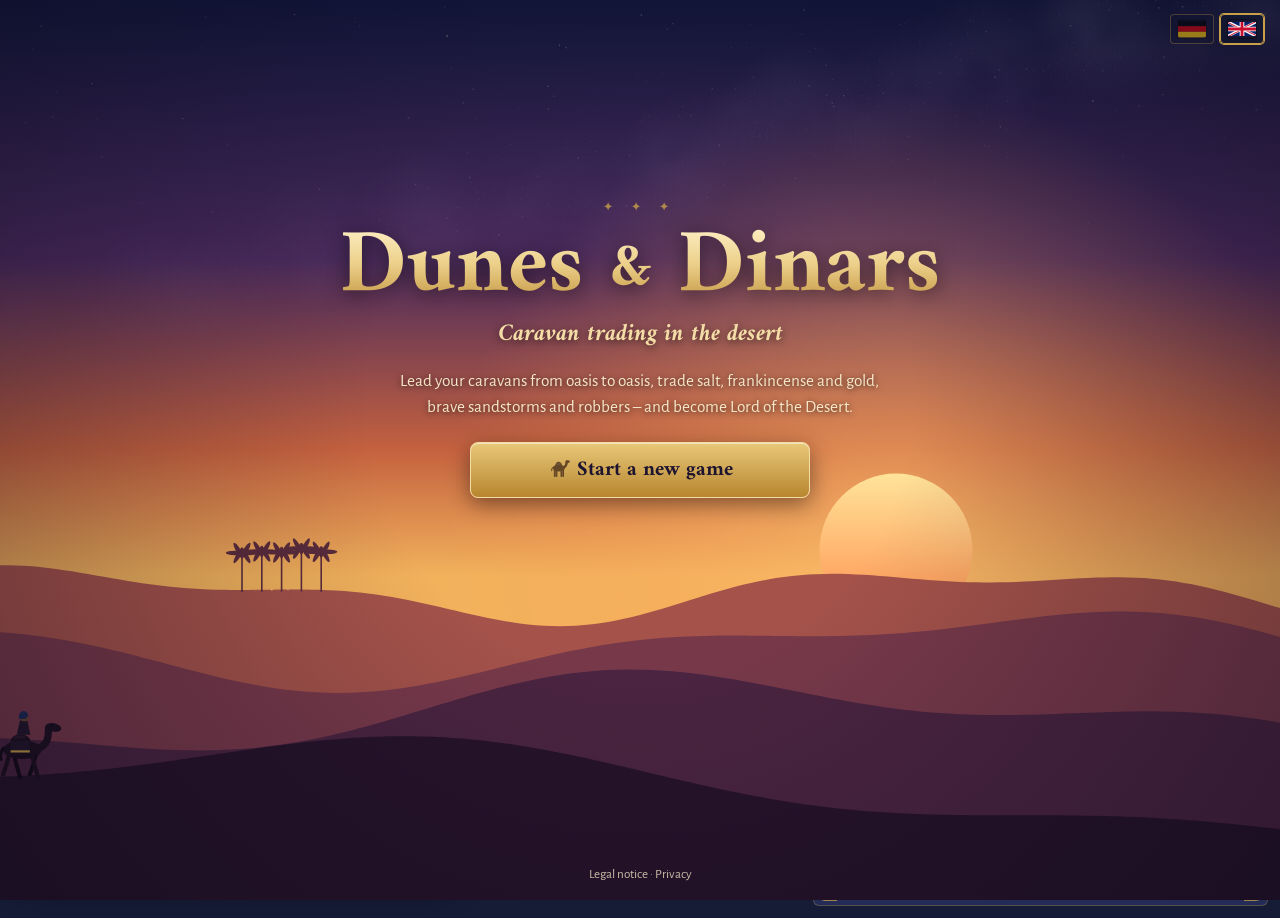
==== commit 87f2d8eb: "Add files via upload" ====
--- a/index.html
+++ b/index.html
@@ -47,6 +47,7 @@
       </div>
     </div>
     <button id="ticker" type="button"></button>
+    <div id="logUnten"></div>
   </div>
   <div id="seite">
     <div id="panelTipp"></div>
@@ -93,6 +94,11 @@
 <script src="js/24-sieg.js"></script>
 <script src="js/25-musik.js"></script>
 <script src="js/26-effekte.js"></script>
+<script src="js/27-zufallskarte.js"></script>
+<script src="js/28-talente-ausruestung.js"></script>
+<script src="js/29-entscheidungen.js"></script>
+<script src="js/30-berater.js"></script>
+<script src="js/31-hilfe-tasten.js"></script>
 <script src="js/21-steuerung.js"></script>   <!-- startet das Spiel, darum als Letztes -->
 </body>
 </html>
--- a/style.css
+++ b/style.css
@@ -456,3 +456,107 @@
   background: radial-gradient(circle, #fff6d6, #ecd08a 45%, rgba(200,160,74,0) 70%);
   animation: funkeFallen linear forwards; }
 @keyframes funkeFallen { from { transform: translate(0,0) scale(1.3); opacity: 1; } to { transform: translate(var(--dx), var(--dy)) scale(.4); opacity: 0; } }
+
+/* ===================== Aufgeräumtes Interface ===================== */
+/* Großer Bildschirm: Ereignisliste unter der Karte statt nur einer Zeile */
+#logUnten { display: none; }
+@media (min-width: 1000px) {
+  #ticker { display: none; }
+  #logUnten { display: block; flex: 1 1 auto; min-height: 120px; overflow-y: auto; padding: 8px 12px;
+              background: var(--tuch); border: 1px solid var(--naht); border-radius: 6px; font-size: .9rem; }
+  /* der Ereignis-Reiter rechts ist dann doppelt */
+  #reiter button[data-reiter="ereignisse"] { display: none; }
+}
+.log-kopf { font-family: var(--schrift-titel); font-weight: 700; color: var(--messing-hell); font-size: 1.05rem; margin-bottom: 4px; }
+.log-eintrag { padding: 4px 0; border-bottom: 1px solid var(--linie); line-height: 1.35; }
+.log-eintrag:last-child { border-bottom: 0; }
+.log-tag { display: inline-block; min-width: 4.2em; color: var(--gedaempft); font-size: .8rem; }
+.log-eintrag.schlecht { color: var(--henna); } .log-eintrag.gut { color: var(--gruen); }
+
+/* Einheitliche, ruhigere Abstände */
+#seite { gap: 12px; }
+.box { padding: 14px 16px; }
+.info { margin-bottom: 7px; line-height: 1.4; }
+.oasen-reiter { display: flex; flex-wrap: wrap; gap: 6px; margin: 12px 0 14px; }
+.oasen-reiter button { flex: 1 1 0; padding: 6px 8px; border-radius: 18px; white-space: nowrap; }
+.oasen-inhalt h3.teil-titel { font-size: 1rem; margin: 18px 0 8px; padding-top: 12px; border-top: 1px solid var(--linie); color: var(--messing-hell); }
+.oasen-inhalt h3.teil-titel:first-child { margin-top: 0; padding-top: 0; border-top: 0; }
+.teil > :last-child { margin-bottom: 0; }
+.knopfreihe { display: flex; flex-wrap: wrap; gap: 6px; margin: 6px 0; }
+.zeile-karte { display: flex; justify-content: space-between; align-items: center; gap: 10px; padding: 8px 10px;
+               margin-bottom: 6px; border: 1px solid var(--linie); border-radius: 6px; background: rgba(255,255,255,.02); }
+.kennzahlen { display: grid; grid-template-columns: repeat(3, 1fr); gap: 8px; margin-bottom: 10px; }
+.kennzahlen > div { display: flex; flex-direction: column; align-items: center; padding: 8px 4px; border-radius: 8px; background: rgba(255,255,255,.04); }
+.kennzahlen span { font-size: 1.1rem; } .kennzahlen b { font-size: 1.15rem; } .kennzahlen small { color: var(--gedaempft); font-size: .78rem; text-align: center; }
+table.ruhig td, table.ruhig th { border-bottom-color: transparent; }
+
+/* Markt: eine Zeile pro Ware, Handel klappt beim Antippen auf */
+table.markt { margin-top: 2px; }
+table.markt th { font-size: .78rem; text-transform: uppercase; letter-spacing: .04em; }
+table.markt th .waehrung svg.sym { width: .95em; height: .95em; }
+table.markt td { padding: 7px 6px; border-bottom-color: rgba(255,255,255,.05); }
+table.markt tr.hergestellt td:first-child { color: #9fd38a; }
+table.markt.handelbar tr.markt-zeile { cursor: pointer; }
+table.markt.handelbar tr.markt-zeile:hover td { background: rgba(200,160,74,.10); }
+table.markt tr.markt-zeile.offen td { background: rgba(200,160,74,.16); border-bottom-color: transparent; }
+table.markt td.dabei { color: var(--messing-hell); font-weight: 700; }
+table.markt td.leer { color: var(--gedaempft); }
+table.markt tr.handelszeile td { text-align: left; background: rgba(200,160,74,.08); padding: 8px 10px 10px; border-bottom: 1px solid var(--messing); }
+.schnell { display: flex; flex-wrap: wrap; justify-content: space-between; gap: 8px; margin-bottom: 8px; }
+.schnell-gruppe { display: inline-flex; align-items: center; gap: 5px; font-size: .85rem; color: var(--gedaempft); }
+.schnell-gruppe button { min-width: 2.8em; }
+.markt-legende { margin-top: 8px; font-size: .8rem; }
+.markt-alt { margin-bottom: 8px; }
+
+/* Einführung: auf großen Bildschirmen als schwebende Karte unten links über der Karte */
+@media (min-width: 1000px) {
+  #panelTipp:not(:empty) { position: fixed; left: 24px; bottom: 24px; z-index: 15; width: min(420px, 38vw);
+    box-shadow: 0 10px 30px rgba(0,0,0,.55); }
+}
+.log-eintrag.info, #log .info { margin-bottom: 0; font-size: inherit; }
+@media (max-width: 600px) {
+  .box table.markt { display: table; white-space: normal; }
+  table.markt td, table.markt th { padding: 7px 4px; }
+  table.markt th { letter-spacing: 0; }
+}
+
+.kartennr { display: flex; flex-wrap: wrap; align-items: center; gap: 6px 10px; margin-top: 6px; }
+.kartennr input { width: 7.5em; font: inherit; padding: 4px 8px; border: 1px solid rgba(42,34,56,.45); border-radius: 4px; background: #fffaf0; }
+
+/* Talente und Ausrüstung */
+.talent-liste { display: grid; grid-template-columns: repeat(auto-fill, minmax(220px, 1fr)); gap: 10px; margin-top: 10px; }
+#statistik button.talent-karte { display: flex; flex-direction: column; align-items: flex-start; gap: 4px; text-align: left; padding: 12px; border-radius: 10px; background: rgba(236,208,138,.15); }
+#statistik button.talent-karte:hover:not(:disabled) { background: rgba(236,208,138,.35); border-color: #b0872d; }
+.talent-icon { font-size: 1.5rem; } .talent-icon svg.sym { width: 28px; height: 28px; color: #8a6422; }
+.talent-stufe { color: #b0872d; letter-spacing: 2px; }
+.extras-zeile { display: flex; flex-wrap: wrap; gap: 6px; align-items: center; }
+.extra-marke { display: inline-flex; align-items: center; gap: 4px; padding: 2px 8px; border-radius: 12px; background: rgba(200,160,74,.14); border: 1px solid rgba(200,160,74,.35); font-size: .85rem; }
+.vorhanden { color: var(--gruen); font-size: .88rem; white-space: nowrap; }
+
+/* Ereignisse mit Entscheidungen */
+.entscheidung { text-align: center; max-width: 560px !important; }
+.ent-icon { font-size: 3rem; line-height: 1; margin: 4px 0 2px; }
+.ent-icon svg.sym { width: 60px; height: 60px; color: #8a6422; }
+.ent-text { font-size: 1.05rem; line-height: 1.55; margin: 10px 4px 16px; }
+.ent-optionen { display: flex; flex-direction: column; gap: 8px; }
+#statistik .ent-optionen button { padding: 10px 14px; font-size: 1rem; text-align: left; border-radius: 8px; background: rgba(236,208,138,.15); }
+#statistik .ent-optionen button:hover:not(:disabled) { background: rgba(236,208,138,.4); }
+
+/* Preisverlauf */
+.verlauf { margin-top: 10px; padding-top: 8px; border-top: 1px dashed rgba(200,160,74,.35); }
+.verlauf svg.verlauf-bild { display: block; width: 100%; height: 64px; background: rgba(0,0,0,.12); border-radius: 6px; }
+.verlauf-kopf, .verlauf-fuss { display: flex; justify-content: space-between; flex-wrap: wrap; gap: 4px 10px; font-size: .8rem; color: var(--gedaempft); margin: 2px 0 4px; }
+.verlauf-lage { color: var(--messing-hell); }
+.verlauf-fuss i { display: inline-block; width: 12px; height: 3px; margin-right: 4px; vertical-align: middle; border-radius: 2px; }
+.farbe-kauf { background: #e9c46f; } .farbe-verk { background: #7fc47a; }
+.verlauf-leer { margin-top: 8px; font-size: .8rem; font-style: italic; color: var(--gedaempft); }
+/* Handelsberater */
+.berater-titel { font-size: .8rem; text-transform: uppercase; letter-spacing: .05em; color: var(--gedaempft); margin: 10px 0 4px; }
+.berater-zeile { display: flex; justify-content: space-between; align-items: center; gap: 10px; padding: 6px 8px; margin-bottom: 4px; border-radius: 6px; background: rgba(255,255,255,.03); }
+.berater-zeile .plus { color: #9fd38a; }
+.berater-zeile button { white-space: nowrap; flex: none; }
+.berater-fuss { margin-top: 6px; font-size: .78rem; }
+
+.menue-zeile { display: flex; gap: 8px; } .menue-zeile .erfolge-knopf { flex: 1; }
+table.tasten td { text-align: left; padding: 6px; } table.tasten td:first-child { width: 11em; }
+kbd { display: inline-block; padding: 2px 7px; border: 1px solid rgba(42,34,56,.4); border-bottom-width: 2px; border-radius: 4px; background: #fffaf0; font: 600 .85rem/1.3 "Alegreya Sans", sans-serif; }
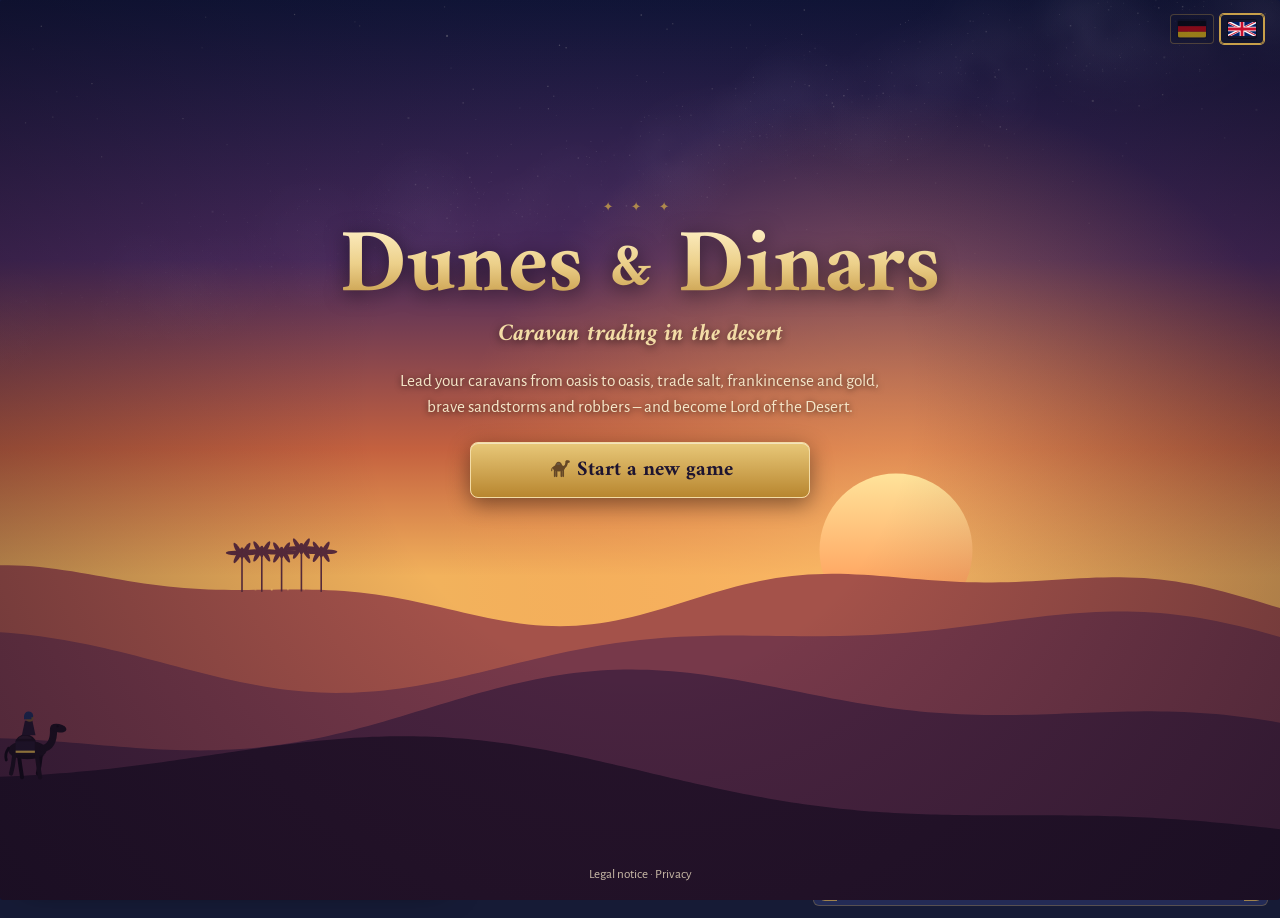
==== commit 379c1c1f: "Add files via upload" ====
--- a/index.html
+++ b/index.html
@@ -2,11 +2,19 @@
 <html lang="de">
 <head>
 <meta charset="UTF-8">
-<meta name="viewport" content="width=device-width, initial-scale=1">
+<meta name="viewport" content="width=device-width, initial-scale=1, viewport-fit=cover">
 <title>Dünen &amp; Dinare – Karawanenhandel in der Wüste</title>
 <!-- Schriften liegen im Ordner fonts/ (siehe style.css) – keine Verbindung zu Google -->
 <link rel="stylesheet" href="style.css">
 <meta name="theme-color" content="#10142b">
+<!-- Als App installierbar: Manifest, Symbole, Vollbild auf dem iPhone -->
+<link rel="manifest" href="manifest.webmanifest">
+<link rel="icon" type="image/png" sizes="192x192" href="icons/icon-192.png">
+<link rel="apple-touch-icon" href="icons/apple-touch-icon.png">
+<meta name="apple-mobile-web-app-capable" content="yes">
+<meta name="mobile-web-app-capable" content="yes">
+<meta name="apple-mobile-web-app-status-bar-style" content="black-translucent">
+<meta name="apple-mobile-web-app-title" content="Dünen &amp; Dinare">
 </head>
 <body>
 
@@ -23,6 +31,7 @@
   <div class="knoepfe">
   <button id="btnStatistik">📊 Statistik</button>
   <button id="btnPause">⏸ Pause</button>
+  <button id="btnTempo" title="Tempo">1×</button>
   <button data-tempo="0.5">0,5×</button>
   <button data-tempo="1">1×</button>
   <button data-tempo="1.5">1,5×</button>
@@ -99,6 +108,8 @@
 <script src="js/29-entscheidungen.js"></script>
 <script src="js/30-berater.js"></script>
 <script src="js/31-hilfe-tasten.js"></script>
+<script src="js/32-benachrichtigungen.js"></script>
+<script src="js/33-app.js"></script>
 <script src="js/21-steuerung.js"></script>   <!-- startet das Spiel, darum als Letztes -->
 </body>
 </html>
--- a/style.css
+++ b/style.css
@@ -560,3 +560,63 @@
 .menue-zeile { display: flex; gap: 8px; } .menue-zeile .erfolge-knopf { flex: 1; }
 table.tasten td { text-align: left; padding: 6px; } table.tasten td:first-child { width: 11em; }
 kbd { display: inline-block; padding: 2px 7px; border: 1px solid rgba(42,34,56,.4); border-bottom-width: 2px; border-radius: 4px; background: #fffaf0; font: 600 .85rem/1.3 "Alegreya Sans", sans-serif; }
+
+/* ===================== Handy: aufgeräumt ===================== */
+#btnTempo, .kurz { display: none; }
+@media (max-width: 600px) {
+  .lang { display: none; } .kurz { display: inline; }
+  /* Kopfleiste in zwei Zeilen: oben Tag · Uhr · Jahreszeit · Gold, unten Rang + 4 Knöpfe */
+  header { padding: 6px 8px 12px; gap: 5px 6px; }
+  header .anzeige { display: contents; }
+  header .kasten { padding: 3px 4px; font-size: .82rem; }
+  header .k-tag { order: 1; flex: 1 1 0; width: auto; }
+  header .k-uhr { order: 2; flex: 1 1 0; width: auto; }
+  header .k-jahr { order: 3; flex: 0 0 auto; width: auto; min-width: 0; }
+  header .k-gold { order: 4; flex: 1.3 1 0; width: auto; }
+  header #anzeigeSchulden { order: 5; flex: 1 1 100%; font-size: .8rem; }
+  header #anzeigeSchulden:empty { display: none; }
+  header .k-rang { order: 6; flex: 1 1 0; min-width: 0; overflow: hidden; text-overflow: ellipsis; white-space: nowrap; }
+  header .knoepfe { order: 7; width: auto; flex: 0 0 auto; gap: 4px; }
+  header .knoepfe button { flex: 0 0 auto; min-width: 40px; padding: 5px 7px; }
+  header .knoepfe [data-tempo], #btnSprache, #btnMusik, #btnTon { display: none; }
+  #btnTempo { display: inline-block; min-width: 46px; font-weight: 700; }
+  /* Reiterleiste fest am unteren Rand – wie bei einer App */
+  #reiter { position: fixed; top: auto; left: 0; right: 0; bottom: 0; z-index: 12; border-radius: 0; border-width: 1px 0 0;
+            padding: 4px 4px calc(4px + env(safe-area-inset-bottom)); box-shadow: 0 -4px 14px rgba(0,0,0,.45); }
+  body { padding-bottom: calc(64px + env(safe-area-inset-bottom)); }
+  #reiter small { font-size: .62rem; }
+  /* Ruhigere Kästen */
+  .box { padding: 10px; background: var(--tuch); }
+  #panelOase { border-top-width: 2px; }
+  .box h2, #panelOase h2 { font-size: 1.2rem; }
+  .oasen-reiter { gap: 4px; margin: 8px 0 10px; flex-wrap: nowrap; }
+  .oasen-reiter button { padding: 5px 4px; font-size: .82rem; }
+  #ticker { font-size: .82rem; padding: 5px 8px; min-height: 0; }
+  .tipp { padding: 10px; font-size: .88rem; }
+  .tipp-kopf { font-size: 1rem; }
+  table.markt { font-size: .88rem; }
+  table.markt th { font-size: .68rem; }
+  .kennzahlen > div { padding: 6px 2px; }
+  .schnell { gap: 6px; }
+  .schnell-gruppe button { min-width: 2.5em; padding: 5px 6px; }
+}
+@media (max-width: 600px) {
+  /* feste Anteile, damit oben genau vier Kästchen stehen und der Rang in die zweite Zeile rutscht */
+  header .k-tag { flex: 1 1 21%; } header .k-uhr { flex: 1 1 21%; } header .k-jahr { flex: 0 1 13%; } header .k-gold { flex: 1 1 26%; }
+  header .k-rang { flex: 1 1 30%; text-align: left; }
+}
+@media (max-width: 600px) { #statistik { z-index: 14; padding-bottom: 80px; } }
+
+/* Benachrichtigungen am Rand */
+#meldungen { position: fixed; right: 14px; top: 84px; z-index: 60; display: flex; flex-direction: column; gap: 8px; width: min(340px, calc(100vw - 28px)); pointer-events: none; }
+.meldung { pointer-events: auto; display: flex; align-items: center; gap: 10px; width: 100%; text-align: left; padding: 9px 12px;
+  background: linear-gradient(180deg, #262e5c, #181d3e); color: var(--sand); border: 1px solid var(--naht); border-left: 4px solid var(--messing);
+  border-radius: 8px; box-shadow: 0 6px 20px rgba(0,0,0,.45); font-size: .9rem; line-height: 1.3;
+  transform: translateX(120%); opacity: 0; transition: transform .35s cubic-bezier(.2,1.2,.4,1), opacity .3s; }
+.meldung.da { transform: none; opacity: 1; }
+.meldung.gut { border-left-color: var(--gruen); } .meldung.schlecht { border-left-color: var(--henna); }
+.meldung-icon { font-size: 1.3rem; flex: none; } .meldung-icon svg.sym { width: 22px; height: 22px; }
+@media (max-width: 600px) { #meldungen { top: auto; bottom: calc(70px + env(safe-area-inset-bottom)); right: 8px; width: calc(100vw - 16px); flex-direction: column-reverse; } .meldung { transform: translateY(140%); } }
+/* Installierte App (iPhone mit durchscheinender Statusleiste): Platz für Uhr und Kamera lassen */
+header { padding-top: max(10px, env(safe-area-inset-top)); }
+@media (max-width: 600px) { header { padding-top: max(6px, env(safe-area-inset-top)); } }
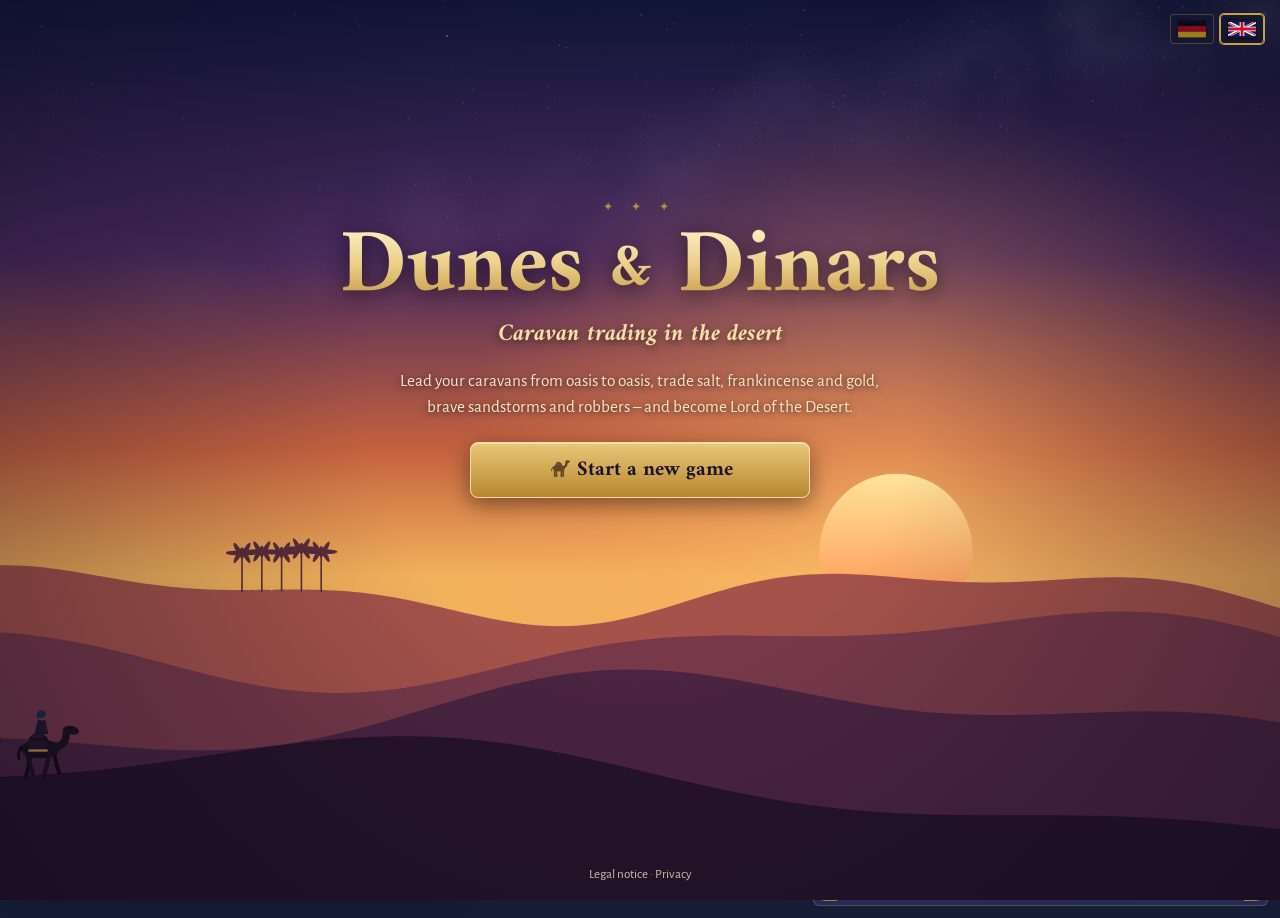
==== commit 6247ee27: "Add files via upload" ====
--- a/index.html
+++ b/index.html
@@ -70,7 +70,15 @@
   </div>
 </div>
 
-<div id="startseite"><canvas id="startHimmel"></canvas><div class="start-inhalt" id="startInhalt"></div></div>
+<!-- Die Startseite ist von Anfang an sichtbar – so sieht man beim Laden nie das leere Spielgerüst.
+     Den Inhalt (Knöpfe, Sprache, animierter Himmel) setzt das Spiel ein, sobald alles geladen ist. -->
+<div id="startseite" class="offen"><canvas id="startHimmel"></canvas><div class="start-inhalt" id="startInhalt">
+  <div class="start-mitte"><div class="start-zier">✦ ✦ ✦</div>
+    <h1 class="start-titel">Dünen <span>&amp;</span> Dinare</h1>
+    <div class="start-unter">Karawanenhandel in der Wüste</div>
+    <div class="start-laedt"><span></span><span></span><span></span></div>
+  </div>
+</div></div>
 <div id="statistik"></div>
 <div id="menue"></div>
 
@@ -110,6 +118,8 @@
 <script src="js/31-hilfe-tasten.js"></script>
 <script src="js/32-benachrichtigungen.js"></script>
 <script src="js/33-app.js"></script>
+<script src="js/34-welt.js"></script>
+<script src="js/35-familie.js"></script>
 <script src="js/21-steuerung.js"></script>   <!-- startet das Spiel, darum als Letztes -->
 </body>
 </html>
--- a/style.css
+++ b/style.css
@@ -620,3 +620,34 @@
 /* Installierte App (iPhone mit durchscheinender Statusleiste): Platz für Uhr und Kamera lassen */
 header { padding-top: max(10px, env(safe-area-inset-top)); }
 @media (max-width: 600px) { header { padding-top: max(6px, env(safe-area-inset-top)); } }
+
+/* Startseite schon vor dem Laden: Himmel als Farbverlauf, drei pulsierende Punkte */
+#startseite { background: linear-gradient(180deg, #11163a 0%, #4a2a5c 29%, #c4613f 50%, #f2b25c 64%, #a4524a 66%, #4a2440 80%, #26132a 88%); }
+.start-laedt { display: flex; justify-content: center; gap: 8px; margin-top: 28px; }
+.start-laedt span { width: 9px; height: 9px; border-radius: 50%; background: var(--messing-hell); opacity: .3; animation: laedt 1.2s ease-in-out infinite; }
+.start-laedt span:nth-child(2) { animation-delay: .2s; } .start-laedt span:nth-child(3) { animation-delay: .4s; }
+@keyframes laedt { 50% { opacity: 1; transform: translateY(-4px); } }
+
+/* Wünsche der Oasen */
+.wunsch { padding: 8px 10px; border-radius: 8px; border: 1px solid rgba(127,196,122,.45); background: rgba(127,196,122,.08); margin-bottom: 10px; }
+.wunsch .bar { margin: 6px 0 4px; }
+.wunsch.erfuellt { border-color: rgba(127,196,122,.3); color: #9fd38a; }
+.wunsch-marke { font-size: .85em; }
+
+/* Familie */
+.familie-kopf { display: flex; justify-content: space-between; align-items: center; gap: 8px; margin-bottom: 6px; }
+.familie-kinder { display: flex; flex-wrap: wrap; gap: 6px; margin: 6px 0; }
+
+/* Junge Siedlungen */
+.wunsch.siedlung { border-color: rgba(200,160,74,.6); background: rgba(200,160,74,.09); }
+.siedlung-kopf { display: flex; align-items: center; gap: 6px; flex-wrap: wrap; margin-bottom: 4px; }
+.siedlung-kopf .pips { margin-left: auto; display: inline-flex; gap: 4px; }
+.siedlung-kopf .pip { width: 11px; height: 11px; border-radius: 50%; border: 1.5px solid var(--gold, #c8a04a); }
+.siedlung-kopf .pip.an { background: var(--gold, #c8a04a); }
+.warnung-text { display: block; color: #ff9c7a; margin-top: 4px; }
+.wunsch-zeile { display: flex; justify-content: space-between; align-items: center; gap: 8px; flex-wrap: wrap; width: 100%;
+  text-align: left; padding: 7px 10px; margin: 0 0 6px; border-radius: 8px; border: 1px solid rgba(127,196,122,.35); background: rgba(127,196,122,.06); }
+.wunsch-zeile.siedlung { border-color: rgba(200,160,74,.55); background: rgba(200,160,74,.08); }
+.wunsch-zeile small { opacity: .75; }
+.wunsch.verlassen { border-color: rgba(190,150,110,.55); background: rgba(150,110,70,.10); }
+.wunsch.verlassen .gross { margin-top: 8px; width: 100%; }
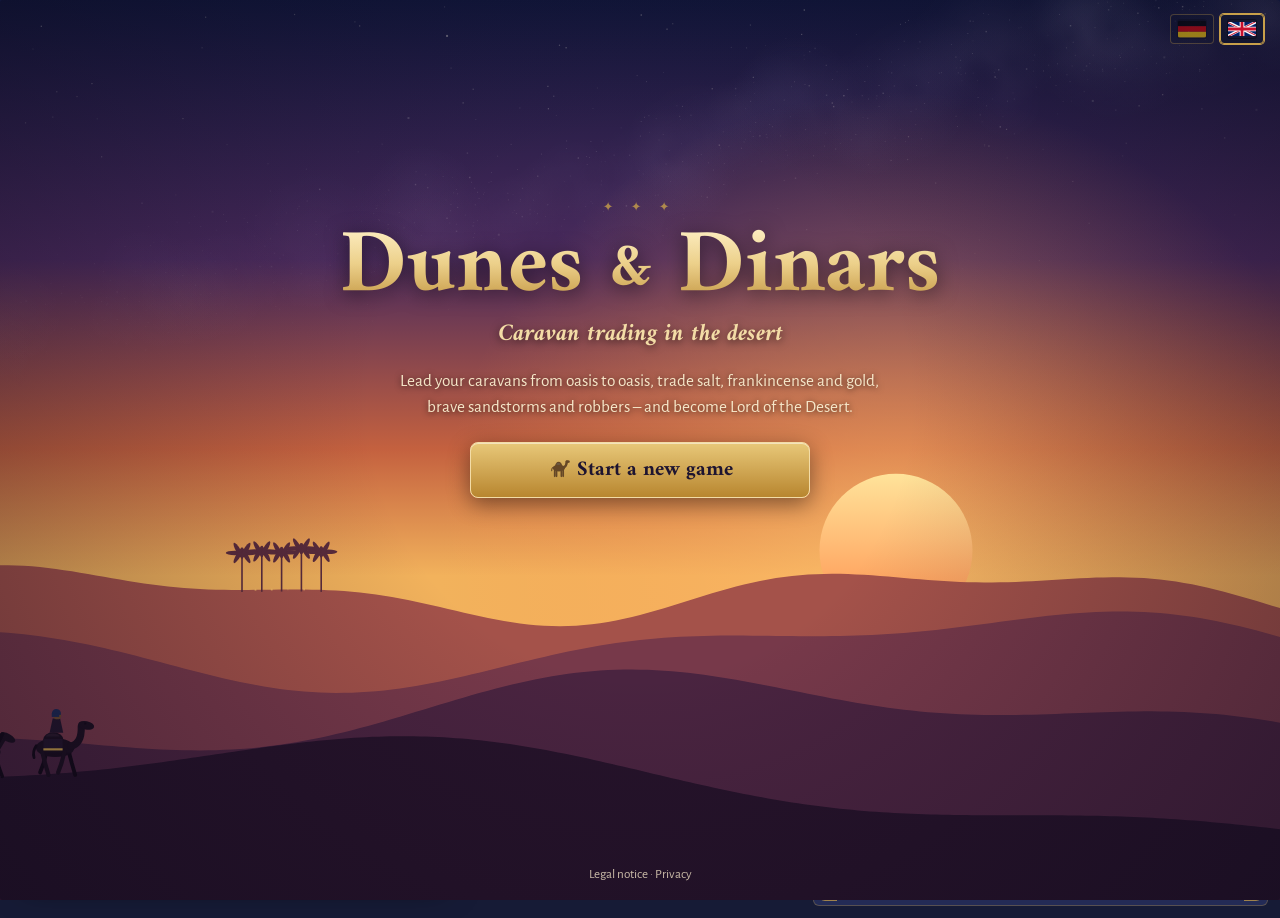
==== commit 2b123be5: "Add files via upload" ====
--- a/index.html
+++ b/index.html
@@ -120,6 +120,7 @@
 <script src="js/33-app.js"></script>
 <script src="js/34-welt.js"></script>
 <script src="js/35-familie.js"></script>
+  <script src="js/36-landschaft.js"></script>
 <script src="js/21-steuerung.js"></script>   <!-- startet das Spiel, darum als Letztes -->
 </body>
 </html>
--- a/style.css
+++ b/style.css
@@ -651,3 +651,62 @@
 .wunsch-zeile small { opacity: .75; }
 .wunsch.verlassen { border-color: rgba(190,150,110,.55); background: rgba(150,110,70,.10); }
 .wunsch.verlassen .gross { margin-top: 8px; width: 100%; }
+
+/* ===== Menü mit Reitern (übersichtlicher) ===== */
+#menue .menue-neu { padding-top: 16px; }
+.menue-kopf { display: flex; align-items: flex-start; justify-content: space-between; gap: 10px; }
+.menue-kopf .sprachwahl { margin: 0; flex-shrink: 0; }
+#menue .menue-kopf h2 { font-size: 1.8rem; }
+#menue .menue-kopf .untertitel { margin-bottom: 10px; }
+#menue .weiter-knopf { width: 100%; display: flex; align-items: center; justify-content: center; gap: 10px; flex-wrap: wrap; margin: 2px 0 12px; }
+#menue .weiter-knopf small { font-weight: 400; opacity: .8; font-size: .85em; }
+.menue-reiter { display: grid; grid-template-columns: repeat(4, 1fr); gap: 4px; border-bottom: 2px solid rgba(138,106,42,.35); margin: 0 -4px; padding: 0 4px; }
+#menue .menue-reiter button { position: relative; display: flex; flex-direction: column; align-items: center; gap: 2px; padding: 8px 4px 7px;
+  border: 1px solid transparent; border-bottom: 0; border-radius: 6px 6px 0 0; background: transparent; font-size: .9rem; line-height: 1.15; margin-bottom: -2px; }
+#menue .menue-reiter button.an { background: rgba(255,250,236,.9); color: #3a2a12; border-color: rgba(138,106,42,.45); border-bottom: 2px solid #fbf3df; font-weight: 700; }
+#menue .menue-reiter button:hover:not(.an) { background: rgba(40,52,99,.06); }
+.menue-reiter .mr-icon { font-size: 1.25rem; line-height: 1; }
+.menue-reiter .mr-zahl { position: absolute; top: 3px; left: calc(50% + 8px); font-size: .7rem; font-weight: 700; padding: 0 5px; border-radius: 8px; background: #b0872d; color: #fff8e6; }
+.menue-inhalt { padding: 14px 2px 4px; min-height: 260px; }
+.wahl-gruppe { margin-bottom: 14px; }
+.wahl-titel { font-size: .75rem; letter-spacing: .08em; text-transform: uppercase; color: #8a6a2a; font-weight: 700; margin: 4px 0 6px; }
+.menue-inhalt > .wahl-titel { margin-top: 14px; } .menue-inhalt > .wahl-titel:first-child { margin-top: 0; }
+.wahl-knoepfe { display: flex; flex-wrap: wrap; gap: 6px; }
+.wahl-knoepfe button { flex: 1 1 auto; display: inline-flex; flex-wrap: wrap; align-items: center; justify-content: center; gap: 0 6px; min-height: 40px; }
+.wahl-knoepfe button small { flex-basis: 100%; font-size: .7rem; opacity: .75; font-weight: 400; }
+.wahl-gruppe > .hinweis { margin-top: 5px; font-size: .88rem; }
+.wahl-zwei { display: grid; grid-template-columns: 1fr auto; gap: 14px; }
+.wahl-zwei .wahl-gruppe:last-child .wahl-knoepfe button { min-width: 5.5em; }
+.warnung-hinweis { color: #9a4a1f !important; margin: -4px 0 10px; }
+#menue .menue-inhalt > button.gross { width: 100%; }
+.hinweis.mitte { text-align: center; margin-top: 6px; }
+/* Spielstände */
+#menue .slot { padding: 8px 10px; margin: 0 0 8px; border-radius: 8px; }
+#menue .slot.leer { border-style: dashed; opacity: .85; }
+.slot-zeile { display: flex; align-items: center; gap: 10px; }
+.slot-nr { flex-shrink: 0; width: 30px; height: 30px; border-radius: 50%; display: grid; place-items: center; font-weight: 700;
+  background: rgba(138,106,42,.15); color: #6b4f1d; font-family: var(--schrift-titel); font-size: 1.05rem; }
+.slot.aktuell .slot-nr { background: #283463; color: var(--sand); }
+.slot-text { flex: 1; min-width: 0; display: flex; flex-direction: column; line-height: 1.25; }
+.slot-text small { font-size: .8rem; color: #6b5a48; }
+#menue .slot-mehr { width: 36px; padding: 4px 0; font-size: 1.2rem; line-height: 1; letter-spacing: 1px; }
+#menue .slot-mehr.offen { background: rgba(40,52,99,.12); }
+.slot-extra { display: flex; flex-wrap: wrap; gap: 6px; margin: 8px 0 2px 40px; }
+#menue .slot-extra button.gefahr { color: #9a3a1f; border-color: rgba(154,58,31,.45); }
+#menue details.alle-staende { margin-top: 12px; border-top: 1px solid rgba(42,34,56,.14); padding-top: 8px; }
+#menue details.alle-staende summary { cursor: pointer; font-weight: 700; padding: 4px 0; }
+#menue details.alle-staende button { margin: 6px 6px 0 0; }
+/* Mehr */
+#menue .menue-karte { width: 100%; display: flex; align-items: center; gap: 12px; text-align: left; padding: 12px 14px; margin-bottom: 8px; border-radius: 8px; }
+.menue-karte .mk-icon { font-size: 1.6rem; }
+.menue-karte .mk-text { flex: 1; display: flex; flex-direction: column; gap: 4px; }
+.menue-karte .mk-text small { font-size: .82rem; color: #6b5a48; }
+.menue-karte .bar { display: block; height: 6px; border-radius: 3px; background: rgba(42,34,56,.12); overflow: hidden; }
+.menue-karte .bar span { display: block; height: 100%; background: #b0872d; }
+.menue-karte .mk-pfeil { font-size: 1.6rem; opacity: .5; }
+@media (max-width: 480px) {
+  #menue .menue-kopf h2 { font-size: 1.5rem; }
+  .menue-reiter .mr-name { font-size: .78rem; }
+  .wahl-zwei { grid-template-columns: 1fr; gap: 0; }
+  .einstellung label { min-width: 7em; }
+}
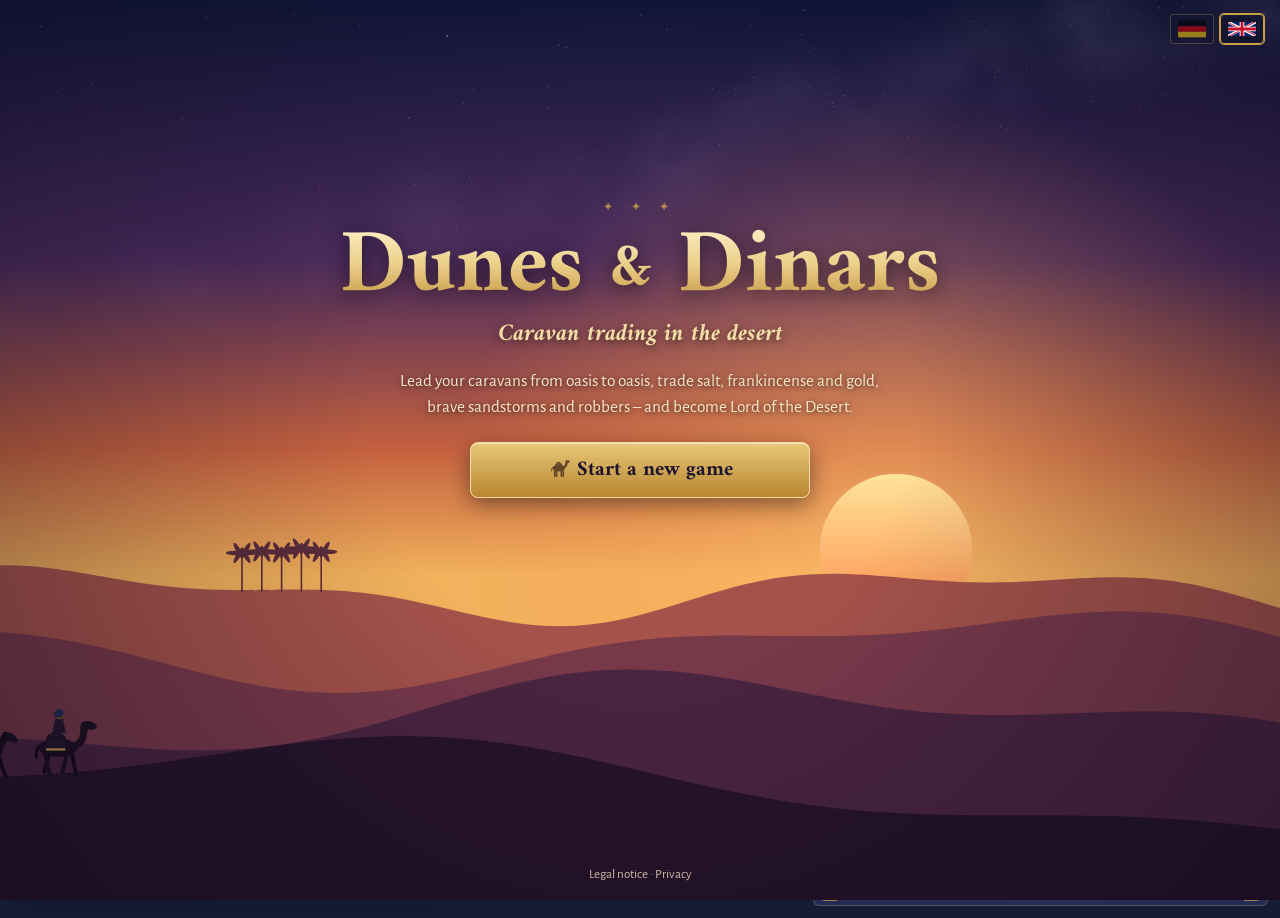
==== commit 14964ca2: "Add files via upload" ====
--- a/index.html
+++ b/index.html
@@ -48,11 +48,13 @@
   <div id="links">
     <div id="kartenRahmen">
       <canvas id="karte" width="1350" height="700"></canvas>
+      <canvas id="miniKarte" class="aus" aria-label="Mini-Karte"></canvas>
       <div class="zoomKnoepfe">
         <span id="zoomStufe"></span>
         <button id="btnZoomRein" title="Hineinzoomen" aria-label="Hineinzoomen">+</button>
         <button id="btnZoomRaus" title="Herauszoomen" aria-label="Herauszoomen">−</button>
         <button id="btnZoomGanz" title="Ganze Karte" aria-label="Ganze Karte zeigen">⤢</button>
+        <button id="btnMini" title="Mini-Karte" aria-label="Mini-Karte an/aus">▣</button>
       </div>
     </div>
     <button id="ticker" type="button"></button>
@@ -121,6 +123,10 @@
 <script src="js/34-welt.js"></script>
 <script src="js/35-familie.js"></script>
   <script src="js/36-landschaft.js"></script>
+  <script src="js/37-leben.js"></script>
+  <script src="js/38-komfort.js"></script>
+  <script src="js/39-zucht-spaeher.js"></script>
+  <script src="js/40-atmosphaere.js"></script>
 <script src="js/21-steuerung.js"></script>   <!-- startet das Spiel, darum als Letztes -->
 </body>
 </html>
--- a/style.css
+++ b/style.css
@@ -41,7 +41,7 @@
 button.an svg.getoent { filter: brightness(.5) saturate(1.4); }
 body {
   margin: 0; background: var(--nacht); color: var(--sand);
-  font-family: var(--schrift-text); font-size: 16px; line-height: 1.4;
+  font-family: var(--schrift-text); font-size: 1rem; line-height: 1.4;
   -webkit-font-smoothing: antialiased;
 }
 b, strong { font-weight: 700; color: #fff4dc; }
@@ -501,7 +501,9 @@
 table.markt tr.markt-zeile.offen td { background: rgba(200,160,74,.16); border-bottom-color: transparent; }
 table.markt td.dabei { color: var(--messing-hell); font-weight: 700; }
 table.markt td.leer { color: var(--gedaempft); }
-table.markt tr.handelszeile td { text-align: left; background: rgba(200,160,74,.08); padding: 8px 10px 10px; border-bottom: 1px solid var(--messing); }
+table.markt tr.handelszeile td { text-align: left; background: rgba(200,160,74,.08); padding: 8px 10px 10px; border-bottom: 1px solid var(--messing);
+  white-space: normal; }   /* Hinweise im Handel dürfen umbrechen – sonst wird die Seite auf dem Handy zu breit */
+.schnell-gruppe, .schieber-fuss > span:last-child { white-space: nowrap; }
 .schnell { display: flex; flex-wrap: wrap; justify-content: space-between; gap: 8px; margin-bottom: 8px; }
 .schnell-gruppe { display: inline-flex; align-items: center; gap: 5px; font-size: .85rem; color: var(--gedaempft); }
 .schnell-gruppe button { min-width: 2.8em; }
@@ -710,3 +712,25 @@
   .wahl-zwei { grid-template-columns: 1fr; gap: 0; }
   .einstellung label { min-width: 7em; }
 }
+.neu-marke { font-size: .7rem; font-weight: 700; text-transform: uppercase; letter-spacing: .05em; padding: 1px 6px; border-radius: 8px; background: var(--messing, #c8a04a); color: #1c1a2e; vertical-align: middle; }
+
+/* Mini-Karte */
+#miniKarte { position: absolute; left: 12px; bottom: 12px; width: 210px; aspect-ratio: 1350 / 700; border: 1px solid var(--messing, #c8a04a);
+  border-radius: 4px; box-shadow: 0 4px 14px rgba(0,0,0,.45); cursor: crosshair; touch-action: none; background: #d8b98a; }
+#kartenRahmen #miniKarte.aus { display: none; }
+@media (max-width: 760px) { #miniKarte { width: 118px; left: 8px; bottom: 8px; } }
+.zoomKnoepfe #btnMini.an { background: var(--messing, #c8a04a); color: #1c1a2e; }
+/* Spielstand als Code */
+.code-ansicht textarea { width: 100%; box-sizing: border-box; font-family: ui-monospace, Menlo, Consolas, monospace; font-size: .72rem; word-break: break-all;
+  border: 1px solid rgba(42,34,56,.45); border-radius: 6px; background: #fffaf0; color: #2a2238; padding: 8px; resize: vertical; }
+.code-knoepfe { display: flex; flex-wrap: wrap; gap: 6px; margin-top: 8px; }
+.code-meldung { margin: 10px 0 0; font-weight: 700; color: #3a5a1f; }
+/* Lesbarkeit */
+.schrift-wahl { display: inline-flex; gap: 4px; flex: 1; }
+.schrift-wahl button { min-width: 2.4em; font-family: var(--schrift-titel); font-weight: 700; }
+body.farbenblind { --gruen: #56b4e9; --henna: #f0a830; }
+body.farbenblind .s-verk::before { content: '▼ '; } body.farbenblind .s-kauf::before { content: '▲ '; }
+/* Zuchtstall */
+table.zucht td.zucht-knoepfe { display: flex; flex-wrap: wrap; gap: 4px; justify-content: flex-end; }
+table.zucht td.zucht-knoepfe button { padding: 3px 8px; font-size: .85rem; }
+table.zucht td:nth-child(2) { text-align: center; }
